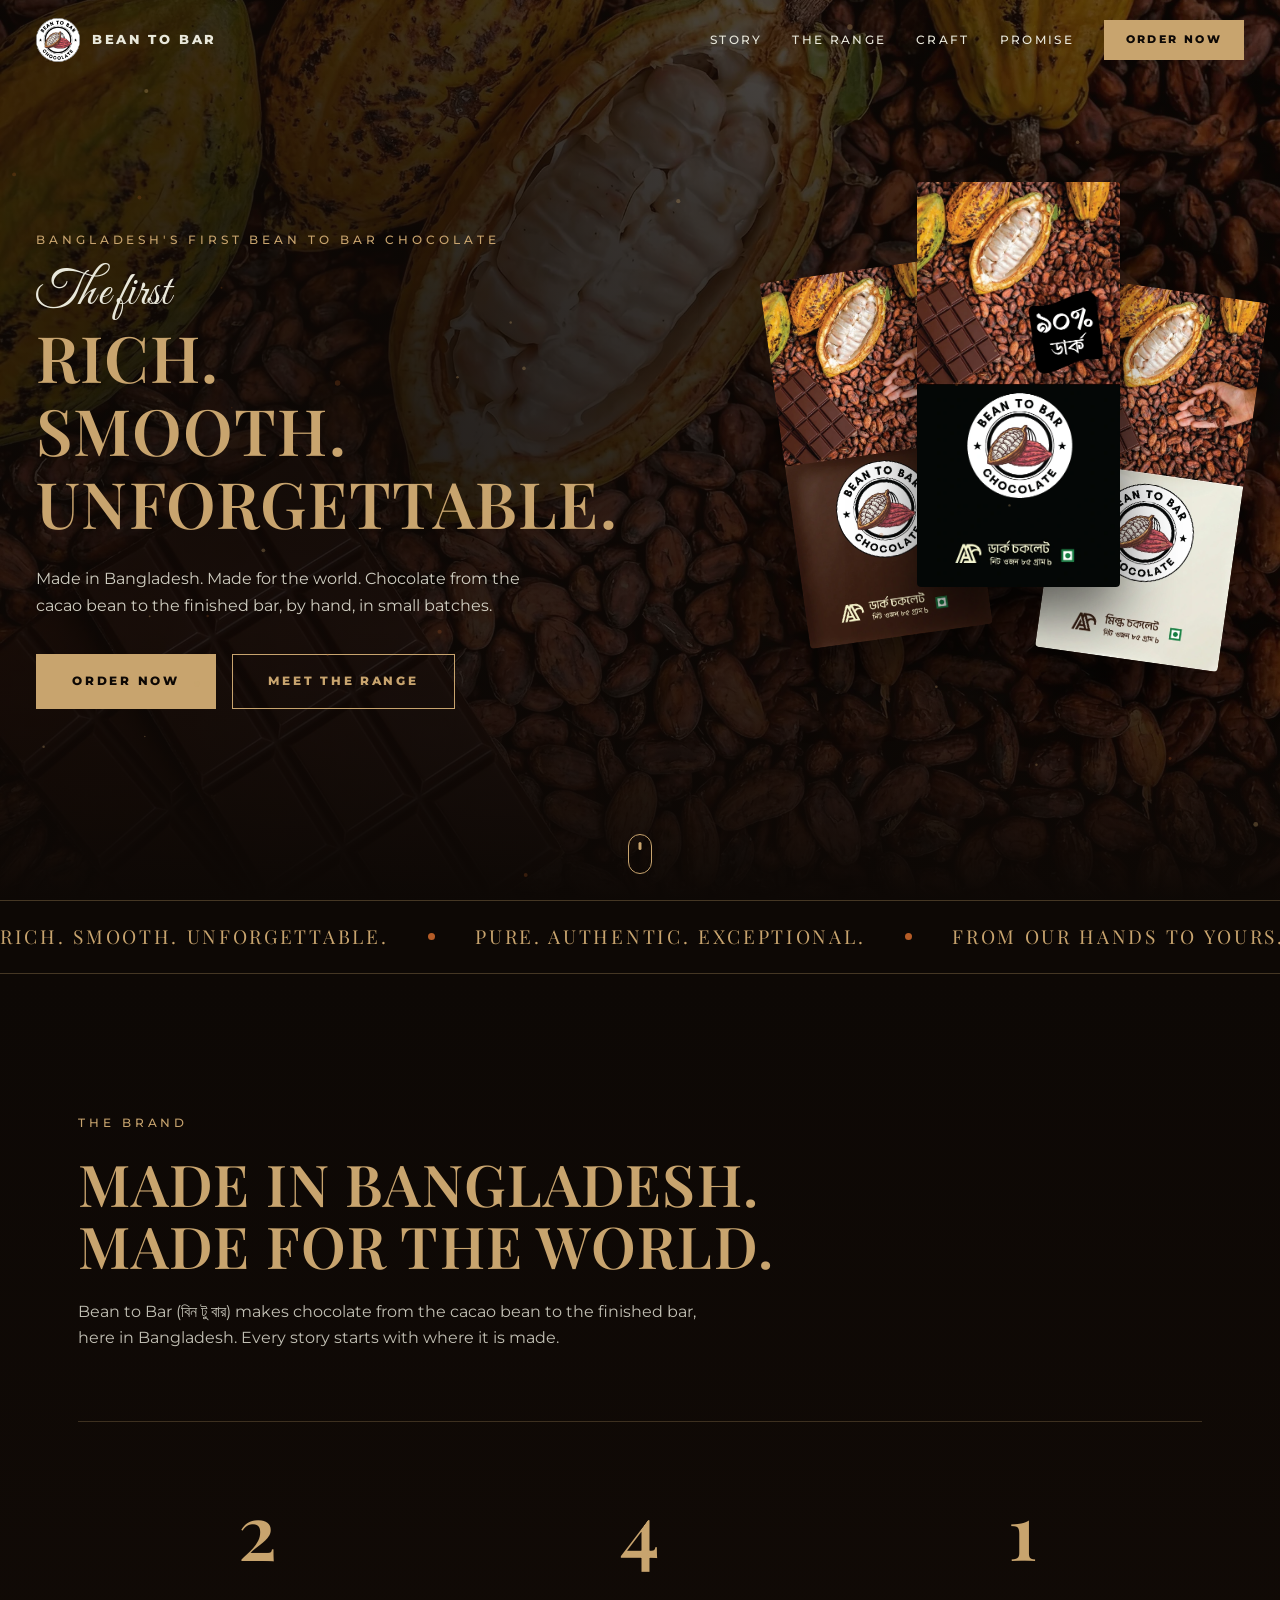
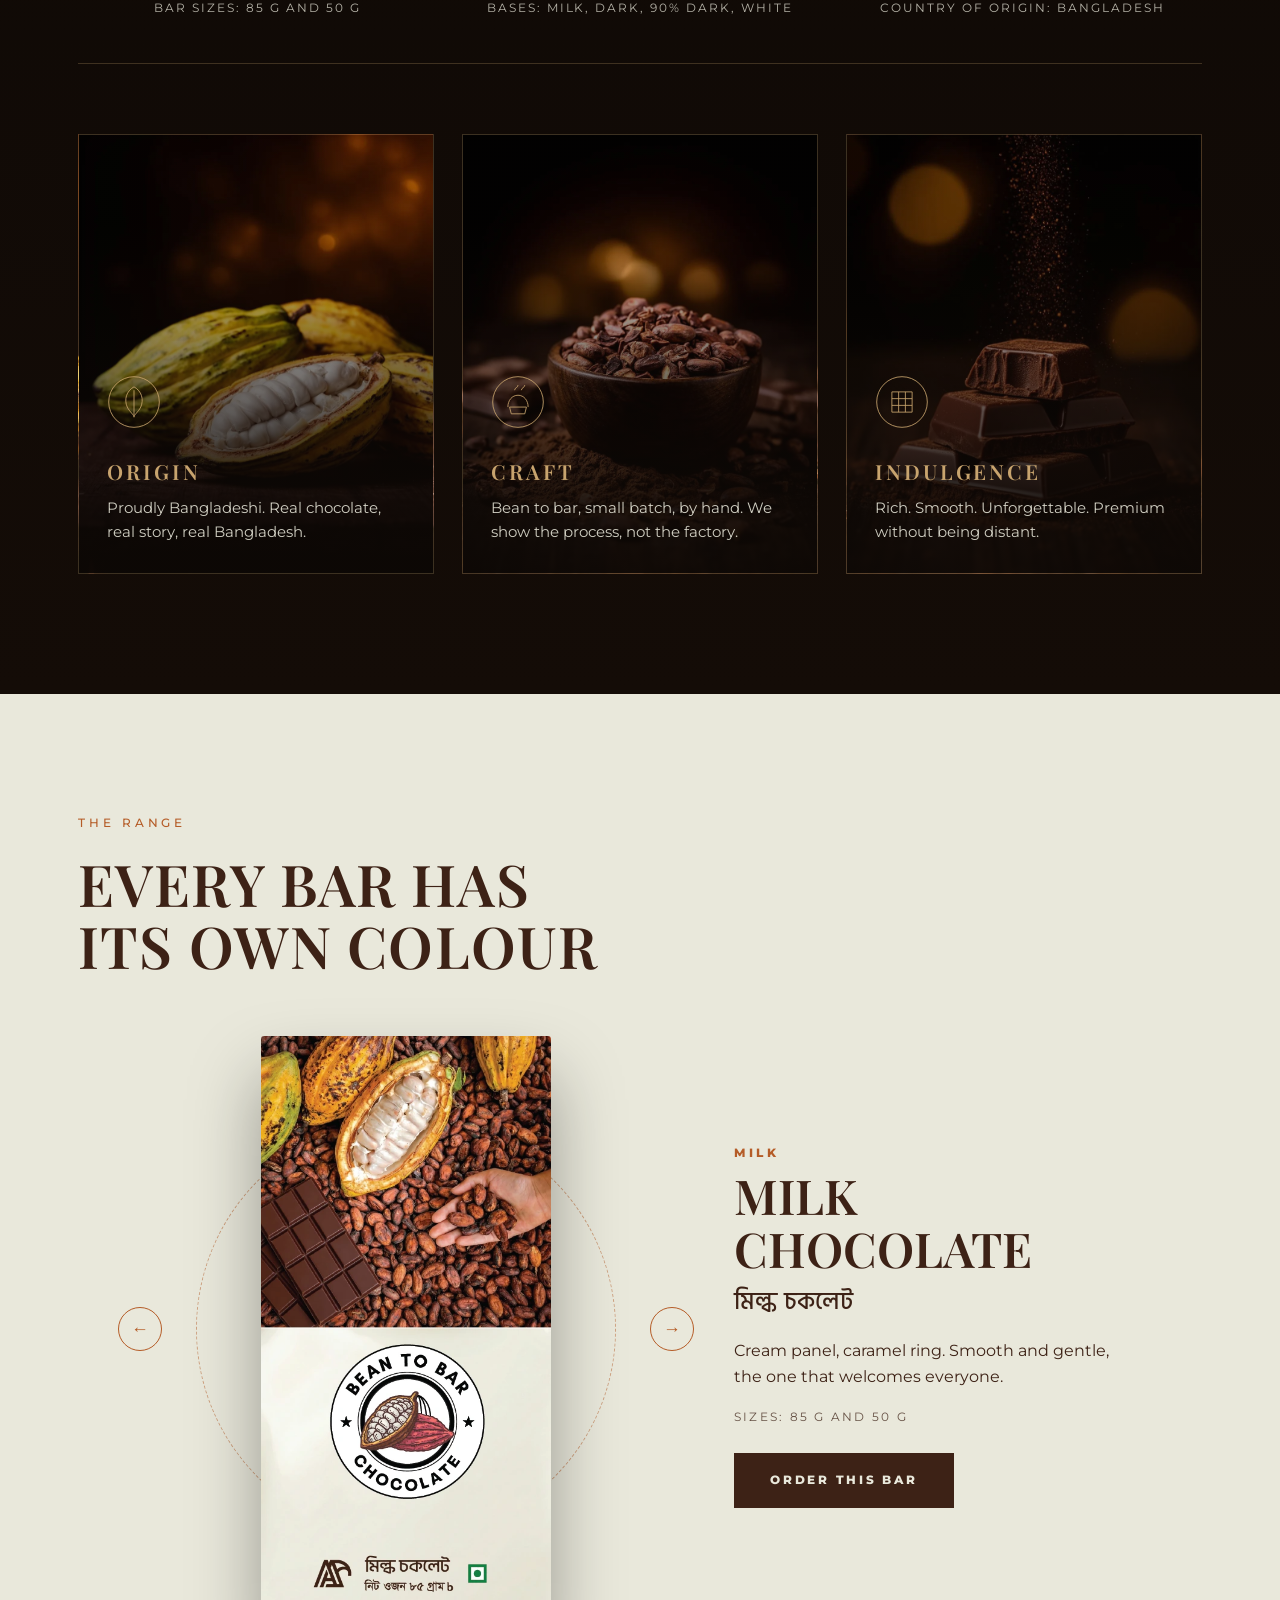
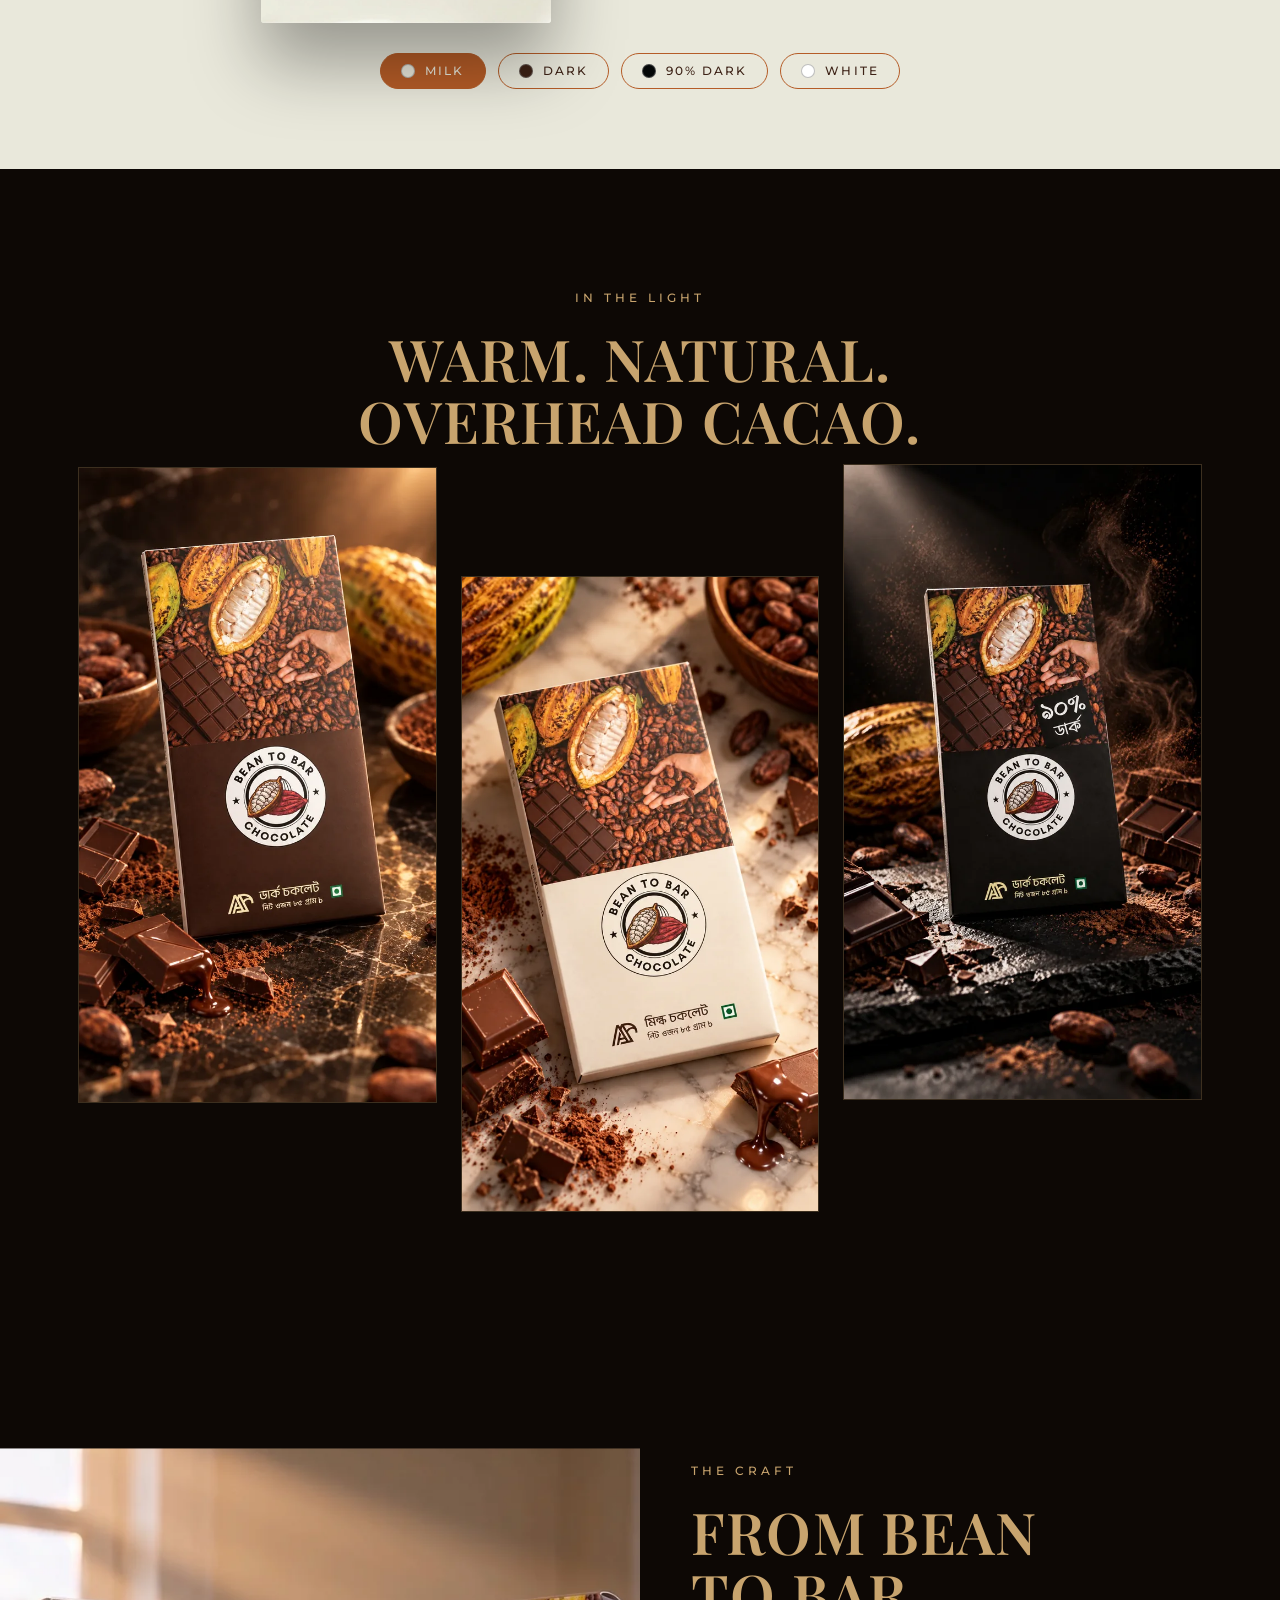
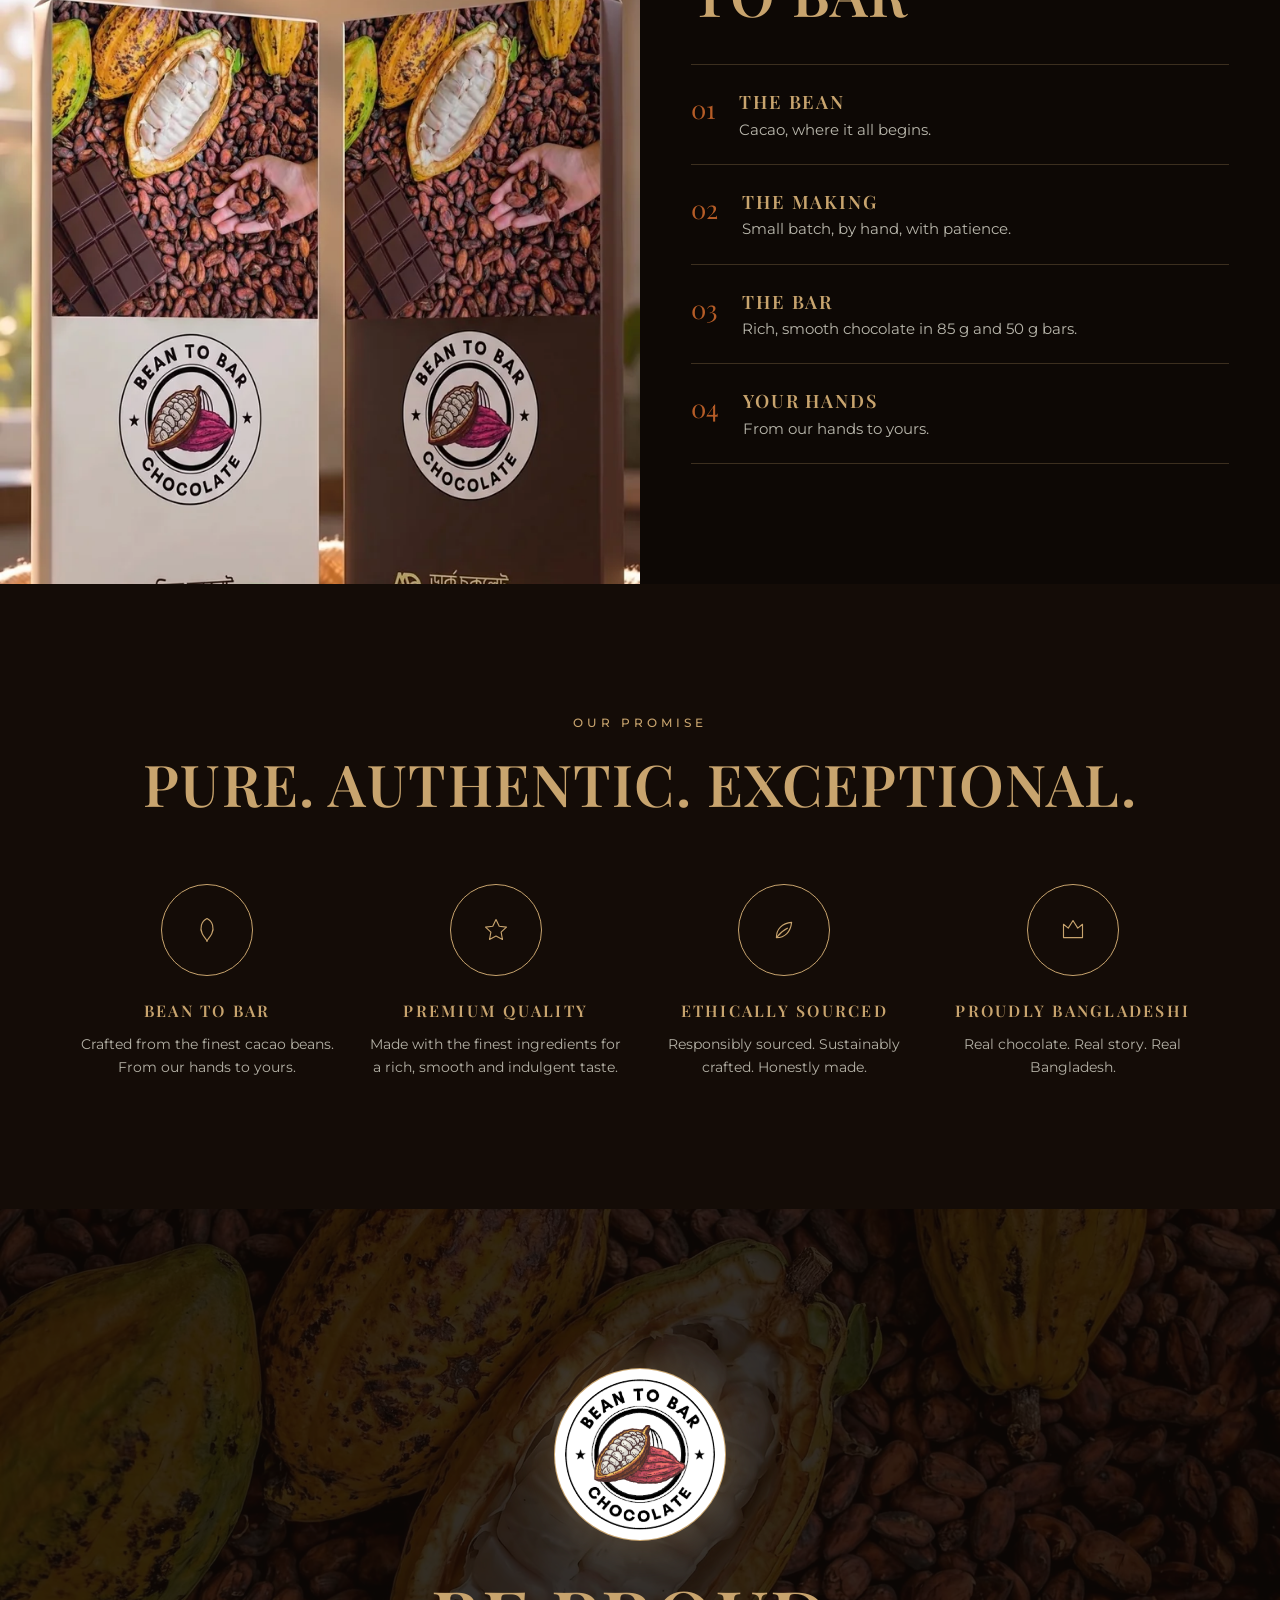
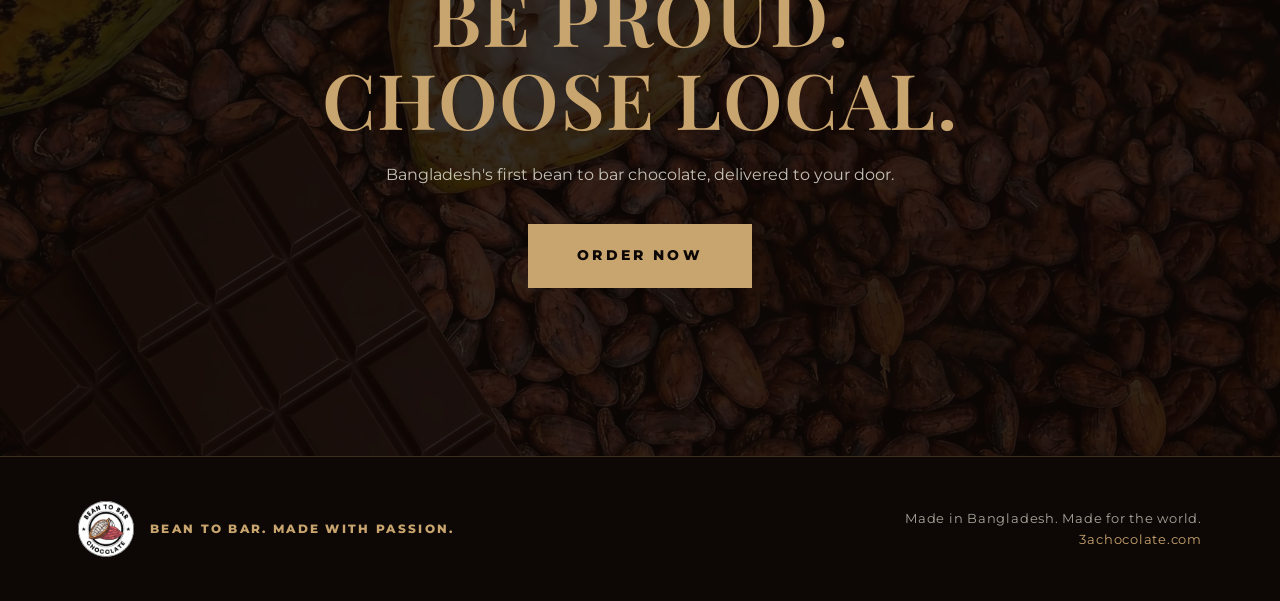
==== docs/index.html @ d1800300 "Serve site from docs/ for GitHub Pages Co-Authored-By: Claude Sonnet 5.5 <noreply@anthropic.com> Cla" ====
<!DOCTYPE html>
<html lang="en">
<head>
<meta charset="utf-8">
<meta name="viewport" content="width=device-width, initial-scale=1">
<title>Bean to Bar Chocolate | Bangladesh's first bean to bar chocolate</title>
<meta name="description" content="Made in Bangladesh. Made for the world. Bean to Bar makes chocolate from the cacao bean to the finished bar. Milk, dark, 90% dark and white.">
<meta property="og:title" content="Bean to Bar Chocolate">
<meta property="og:description" content="Bangladesh's first bean to bar chocolate. Rich. Smooth. Unforgettable.">
<meta property="og:image" content="assets/cacao-overhead.webp">
<meta name="theme-color" content="#0D0805">
<link rel="icon" href="assets/logo.png">
<link rel="preconnect" href="https://fonts.googleapis.com">
<link rel="preconnect" href="https://fonts.gstatic.com" crossorigin>
<link href="https://fonts.googleapis.com/css2?family=Great+Vibes&family=Hind+Siliguri:wght@400;500;600&family=Montserrat:wght@400;500;600;800&family=Playfair+Display:wght@500;600;700&display=swap" rel="stylesheet">
<link rel="stylesheet" href="style.css">
</head>
<body>
<div class="progress" aria-hidden="true"><span id="bar"></span></div>
<canvas id="nibs" aria-hidden="true"></canvas>

<header class="nav" id="nav">
  <a class="brand" href="#top" aria-label="Bean to Bar Chocolate">
    <img src="assets/logo.png" alt="" width="44" height="44">
    <span>BEAN TO BAR</span>
  </a>
  <nav>
    <a href="#story">Story</a>
    <a href="#range">The range</a>
    <a href="#craft">Craft</a>
    <a href="#promise">Promise</a>
    <a class="btn btn-sm" href="https://3achocolate.com/order">Order now</a>
  </nav>
</header>

<main id="top">
<!-- HERO -->
<section class="hero">
  <div class="hero-bg" data-parallax="0.25" style="background-image:url(assets/cacao-overhead.webp)"></div>
  <div class="hero-shade"></div>
  <div class="hero-inner">
    <div class="hero-copy">
      <p class="eyebrow reveal">BANGLADESH'S FIRST BEAN TO BAR CHOCOLATE</p>
      <p class="script reveal" style="--d:.1s">The first</p>
      <h1 class="split" aria-label="Rich. Smooth. Unforgettable.">
        <span class="line"><span>Rich.</span></span>
        <span class="line"><span>Smooth.</span></span>
        <span class="line"><span>Unforgettable.</span></span>
      </h1>
      <p class="lede reveal" style="--d:.9s">Made in Bangladesh. Made for the world. Chocolate from the cacao bean to the finished bar, by hand, in small batches.</p>
      <div class="cta reveal" style="--d:1.1s">
        <a class="btn" href="https://3achocolate.com/order">Order now</a>
        <a class="btn btn-ghost" href="#range">Meet the range</a>
      </div>
    </div>
    <div class="hero-packs" aria-hidden="true">
      <img class="hp hp1" src="assets/pack-dark.webp" alt="" data-parallax="-0.12">
      <img class="hp hp2" src="assets/pack-dark90.webp" alt="" data-parallax="-0.2">
      <img class="hp hp3" src="assets/pack-milk.webp" alt="" data-parallax="-0.05">
    </div>
  </div>
  <a class="scroll-cue" href="#story" aria-label="Scroll"><span></span></a>
</section>

<!-- MARQUEE -->
<div class="marquee" aria-hidden="true">
  <div class="track">
    <span>Rich. Smooth. Unforgettable.</span><i></i><span>Pure. Authentic. Exceptional.</span><i></i><span>From our hands to yours.</span><i></i><span>Be proud. Choose local.</span><i></i>
    <span>Rich. Smooth. Unforgettable.</span><i></i><span>Pure. Authentic. Exceptional.</span><i></i><span>From our hands to yours.</span><i></i><span>Be proud. Choose local.</span><i></i>
  </div>
</div>

<!-- STORY -->
<section class="story" id="story">
  <div class="wrap">
    <p class="eyebrow reveal">THE BRAND</p>
    <h2 class="reveal">Made in Bangladesh.<br>Made for the world.</h2>
    <p class="body reveal">Bean to Bar (বিন টু বার) makes chocolate from the cacao bean to the finished bar, here in Bangladesh. Every story starts with where it is made.</p>

    <div class="stats">
      <div class="stat reveal"><b data-count="2">0</b><span>Bar sizes: 85 g and 50 g</span></div>
      <div class="stat reveal" style="--d:.1s"><b data-count="4">0</b><span>Bases: milk, dark, 90% dark, white</span></div>
      <div class="stat reveal" style="--d:.2s"><b data-count="1">0</b><span>Country of origin: Bangladesh</span></div>
    </div>

    <div class="pillars">
      <article class="pillar reveal" style="background-image:url(assets/pillar-origin.webp)">
        <div class="pin"><svg viewBox="0 0 64 64" aria-hidden="true"><circle cx="32" cy="32" r="30"/><path d="M32 14c-9 5-12 15-8 24 3 6 8 9 8 12 0-3 5-6 8-12 4-9 1-19-8-24z"/><path d="M32 18v30"/></svg>
        <h3>Origin</h3>
        <p>Proudly Bangladeshi. Real chocolate, real story, real Bangladesh.</p></div>
      </article>
      <article class="pillar reveal" style="--d:.12s;background-image:url(assets/pillar-craft.webp)">
        <div class="pin"><svg viewBox="0 0 64 64" aria-hidden="true"><circle cx="32" cy="32" r="30"/><path d="M20 38c0-8 5-14 12-14s12 6 12 14"/><path d="M22 38h20l-2 8H24z"/><path d="M28 18c0-3 4-3 4-6M36 18c0-3 4-3 4-6"/></svg>
        <h3>Craft</h3>
        <p>Bean to bar, small batch, by hand. We show the process, not the factory.</p></div>
      </article>
      <article class="pillar reveal" style="--d:.24s;background-image:url(assets/pillar-indulgence.webp)">
        <div class="pin"><svg viewBox="0 0 64 64" aria-hidden="true"><circle cx="32" cy="32" r="30"/><path d="M20 20h24v24H20z"/><path d="M20 28h24M20 36h24M28 20v24M36 20v24"/></svg>
        <h3>Indulgence</h3>
        <p>Rich. Smooth. Unforgettable. Premium without being distant.</p></div>
      </article>
    </div>
  </div>
</section>

<!-- RANGE -->
<section class="range" id="range" data-theme="milk">
  <div class="wrap">
    <p class="eyebrow reveal">THE RANGE</p>
    <h2 class="reveal">Every bar has<br>its own colour</h2>
  </div>
  <div class="stage">
    <button class="arrow prev" aria-label="Previous bar">&#8592;</button>
    <div class="pack-stage" id="packStage">
      <div class="halo"></div>
      <img id="packImg" src="assets/pack-milk.webp" alt="Milk chocolate bar">
    </div>
    <button class="arrow next" aria-label="Next bar">&#8594;</button>
    <div class="info" id="info">
      <p class="tag" id="vTag">MILK</p>
      <h3 id="vName">Milk Chocolate</h3>
      <p class="bn" id="vBn">মিল্ক চকলেট</p>
      <p id="vDesc">Cream panel, caramel ring. Smooth and gentle, the one that welcomes everyone.</p>
      <p class="net">Sizes: 85 g and 50 g</p>
      <a class="btn" href="https://3achocolate.com/order">Order this bar</a>
    </div>
  </div>
  <div class="chips" id="chips" role="tablist" aria-label="Choose a bar">
    <button role="tab" data-i="0" class="on"><i style="--c:#E9E8DB"></i>Milk</button>
    <button role="tab" data-i="1"><i style="--c:#3D2216"></i>Dark</button>
    <button role="tab" data-i="2"><i style="--c:#040707"></i>90% Dark</button>
    <button role="tab" data-i="3"><i style="--c:#fff"></i>White</button>
  </div>
</section>

<!-- MOMENTS -->
<section class="moments">
  <div class="wrap center">
    <p class="eyebrow reveal">IN THE LIGHT</p>
    <h2 class="reveal">Warm. Natural.<br>Overhead cacao.</h2>
  </div>
  <div class="mgrid">
    <figure data-parallax="0.06"><img src="assets/beauty-dark.webp" alt="Dark chocolate pack on a dark marble surface with cacao pods and chocolate pieces" loading="lazy"></figure>
    <figure data-parallax="-0.06"><img src="assets/beauty-milk.webp" alt="Milk chocolate pack on marble with cocoa powder and melting chocolate" loading="lazy"></figure>
    <figure data-parallax="0.06"><img src="assets/beauty-90.webp" alt="90 percent dark chocolate pack with drifting cocoa dust" loading="lazy"></figure>
  </div>
</section>

<!-- CRAFT -->
<section class="craft" id="craft">
  <div class="craft-img" data-parallax="0.12"><img src="assets/duo-wood.webp" alt="Milk and dark Bean to Bar packs in warm window light on wood" loading="lazy"></div>
  <div class="craft-copy">
    <p class="eyebrow reveal">THE CRAFT</p>
    <h2 class="reveal">From bean<br>to bar</h2>
    <ol class="steps">
      <li class="reveal"><span>01</span><div><b>The bean</b><p>Cacao, where it all begins.</p></div></li>
      <li class="reveal" style="--d:.1s"><span>02</span><div><b>The making</b><p>Small batch, by hand, with patience.</p></div></li>
      <li class="reveal" style="--d:.2s"><span>03</span><div><b>The bar</b><p>Rich, smooth chocolate in 85 g and 50 g bars.</p></div></li>
      <li class="reveal" style="--d:.3s"><span>04</span><div><b>Your hands</b><p>From our hands to yours.</p></div></li>
    </ol>
  </div>
</section>

<!-- PROMISE -->
<section class="promise" id="promise">
  <div class="wrap">
    <p class="eyebrow reveal">OUR PROMISE</p>
    <h2 class="reveal">Pure. Authentic. Exceptional.</h2>
    <div class="claims">
      <div class="claim reveal"><div class="ring"><svg viewBox="0 0 40 40"><path d="M20 8c-6 3-8 10-5 16 2 4 5 6 5 8 0-2 3-4 5-8 3-6 1-13-5-16z"/></svg></div><h4>BEAN TO BAR</h4><p>Crafted from the finest cacao beans. From our hands to yours.</p></div>
      <div class="claim reveal" style="--d:.1s"><div class="ring"><svg viewBox="0 0 40 40"><path d="M20 9l3.4 7 7.6 1-5.6 5.3 1.4 7.7L20 26.300 13.200 30l1.400-7.700L9 17l7.600-1z"/></svg></div><h4>PREMIUM QUALITY</h4><p>Made with the finest ingredients for a rich, smooth and indulgent taste.</p></div>
      <div class="claim reveal" style="--d:.2s"><div class="ring"><svg viewBox="0 0 40 40"><path d="M12 28c0-9 6-15 16-16-1 10-7 16-16 16z"/><path d="M12 28c4-5 8-8 12-10"/></svg></div><h4>ETHICALLY SOURCED</h4><p>Responsibly sourced. Sustainably crafted. Honestly made.</p></div>
      <div class="claim reveal" style="--d:.3s"><div class="ring"><svg viewBox="0 0 40 40"><path d="M10 28V14l5 4 5-8 5 8 5-4v14z"/></svg></div><h4>PROUDLY BANGLADESHI</h4><p>Real chocolate. Real story. Real Bangladesh.</p></div>
    </div>
  </div>
</section>

<!-- FINAL CTA -->
<section class="final">
  <div class="final-bg" data-parallax="0.15" style="background-image:url(assets/cacao-cover.webp)"></div>
  <div class="final-shade"></div>
  <div class="wrap center final-in">
    <div class="disc big reveal"><img src="assets/logo.png" alt="Bean to Bar Chocolate badge"></div>
    <h2 class="reveal">Be proud.<br>Choose local.</h2>
    <p class="body reveal">Bangladesh's first bean to bar chocolate, delivered to your door.</p>
    <a class="btn btn-lg reveal" href="https://3achocolate.com/order">Order now</a>
  </div>
</section>
</main>

<footer>
  <div class="wrap foot">
    <div><img src="assets/logo.png" alt="" width="56" height="56"><p>BEAN TO BAR. MADE WITH PASSION.</p></div>
    <p class="small">Made in Bangladesh. Made for the world.<br><a href="https://3achocolate.com">3achocolate.com</a></p>
  </div>
</footer>

<script src="script.js"></script>
</body>
</html>
---- docs/style.css ----
:root{
  --cocoa:#3D2216;--cocoa-deep:#321A11;--cocoa-black:#040707;--caramel:#B55C27;
  --cream:#E9E8DB;--ivory:#EAE4D5;
  --gold:#C8A46E;--night:#0D0805;
  --ease:cubic-bezier(.22,.8,.2,1);
}
*{box-sizing:border-box;margin:0;padding:0}
html{scroll-behavior:smooth}
body{background:var(--night);color:var(--cream);font-family:'Montserrat',sans-serif;font-weight:400;line-height:1.65;overflow-x:hidden;-webkit-font-smoothing:antialiased}
img{max-width:100%;display:block}
a{color:inherit;text-decoration:none}
.wrap{max-width:1180px;margin:0 auto;padding:0 28px}
.center{text-align:center}

h1,h2{font-family:'Playfair Display',serif;font-weight:600;color:var(--gold);text-transform:uppercase;letter-spacing:.02em;line-height:1.08}
h2{font-size:clamp(2rem,5vw,3.6rem)}
.eyebrow{font-weight:500;font-size:.72rem;letter-spacing:.34em;text-transform:uppercase;color:var(--gold);margin-bottom:1.2rem}
.script{font-family:'Great Vibes',cursive;font-size:clamp(2rem,4vw,3rem);color:var(--cream);line-height:1;margin-bottom:.2rem}
.body{max-width:620px;margin:1.4rem 0 0;color:rgba(233,232,219,.82)}
.center .body{margin-left:auto;margin-right:auto}

/* buttons */
.btn{display:inline-block;padding:1rem 2.2rem;font-weight:800;font-size:.78rem;letter-spacing:.22em;text-transform:uppercase;background:var(--gold);color:var(--night);border:1px solid var(--gold);position:relative;overflow:hidden;transition:color .4s var(--ease),transform .3s var(--ease)}
.btn::after{content:"";position:absolute;inset:0;background:var(--night);transform:translateY(101%);transition:transform .45s var(--ease);z-index:0}
.btn{isolation:isolate}
.btn:hover{color:var(--gold);transform:translateY(-2px)}
.btn:hover::after{transform:none}
.btn::after{z-index:-1}
.btn-ghost{background:transparent;color:var(--gold)}
.btn-ghost::after{background:var(--gold)}
.btn-ghost:hover{color:var(--night)}
.btn-sm{padding:.65rem 1.3rem;font-size:.68rem}
.btn-lg{padding:1.2rem 3rem;font-size:.9rem}

/* progress + canvas */
.progress{position:fixed;top:0;left:0;right:0;height:3px;z-index:100}
.progress span{display:block;height:100%;width:0;background:linear-gradient(90deg,var(--caramel),var(--gold))}
#nibs{position:fixed;inset:0;width:100%;height:100%;pointer-events:none;z-index:3;opacity:.45}

/* nav */
.nav{position:fixed;top:0;left:0;right:0;z-index:90;display:flex;justify-content:space-between;align-items:center;padding:18px 36px;transition:background .4s,padding .4s,backdrop-filter .4s}
.nav.stuck{background:rgba(13,8,5,.82);backdrop-filter:blur(12px);padding:10px 36px;border-bottom:1px solid rgba(200,164,110,.2)}
.brand{display:flex;align-items:center;gap:12px;font-weight:800;letter-spacing:.2em;font-size:.82rem;color:var(--cream)}
.brand img{border-radius:50%;background:#fff}
.nav nav{display:flex;align-items:center;gap:30px}
.nav nav a:not(.btn){font-size:.72rem;letter-spacing:.2em;text-transform:uppercase;font-weight:500;position:relative}
.nav nav a:not(.btn)::after{content:"";position:absolute;left:0;right:0;bottom:-6px;height:1px;background:var(--gold);transform:scaleX(0);transform-origin:left;transition:transform .4s var(--ease)}
.nav nav a:not(.btn):hover::after{transform:scaleX(1)}

main,footer{position:relative;z-index:2}

/* reveal */
.reveal{opacity:0;transform:translateY(34px);transition:opacity 1s var(--ease) var(--d,0s),transform 1s var(--ease) var(--d,0s)}
.reveal.in{opacity:1;transform:none}

/* hero */
.hero{position:relative;min-height:100vh;display:flex;align-items:center;overflow:hidden;padding:120px 0 80px}
.hero-bg{position:absolute;inset:-10% 0;background-size:cover;background-position:center;animation:slowzoom 24s ease-in-out infinite alternate}
@keyframes slowzoom{to{transform:scale(1.08)}}
.hero-shade{position:absolute;inset:0;background:radial-gradient(80% 90% at 25% 50%,rgba(13,8,5,.92),rgba(13,8,5,.8) 55%,rgba(13,8,5,.62)),linear-gradient(180deg,transparent 70%,var(--night))}
.hero-inner{position:relative;z-index:2;max-width:1280px;margin:0 auto;padding:0 36px;width:100%;display:grid;grid-template-columns:minmax(0,1fr) 460px;gap:40px;align-items:center}
.hero h1{font-size:clamp(2.4rem,5vw,4.3rem);margin:.3rem 0 1.5rem}
.split .line{display:block;overflow:hidden;padding-bottom:.06em}
.split .line span{display:block;transform:translateY(110%);animation:rise 1.1s var(--ease) forwards}
.split .line:nth-child(1) span{animation-delay:.25s}
.split .line:nth-child(2) span{animation-delay:.45s}
.split .line:nth-child(3) span{animation-delay:.65s}
@keyframes rise{to{transform:none}}
.lede{max-width:520px;color:rgba(233,232,219,.88);font-size:1.02rem}
.cta{display:flex;gap:16px;flex-wrap:wrap;margin-top:2.2rem}
.hero-packs{position:relative;height:640px;width:460px}
.disc{background:#fff;border-radius:50%;padding:10px;box-shadow:0 0 0 1px var(--gold),0 0 60px rgba(200,164,110,.35)}
.disc img{border-radius:50%;width:100%}
.hero-packs .disc{position:absolute;width:190px;left:50%;top:-10px;transform:translateX(-50%);z-index:5;animation:bob 6s ease-in-out infinite}
.hp{position:absolute;width:44%;border-radius:4px;box-shadow:0 30px 60px rgba(0,0,0,.6);animation:bob 7s ease-in-out infinite}
.hp1{left:0;top:120px;width:40%;transform:rotate(-8deg);animation-delay:-2s}
.hp2{left:29%;top:20px;z-index:3;width:44%;animation-delay:-4s}
.hp3{right:0;top:140px;width:40%;transform:rotate(8deg);animation-delay:-1s}
@keyframes bob{0%,100%{translate:0 0}50%{translate:0 -14px}}
.scroll-cue{position:absolute;bottom:26px;left:50%;width:24px;height:40px;border:1px solid var(--gold);border-radius:14px;transform:translateX(-50%);z-index:3}
.scroll-cue span{position:absolute;left:50%;top:7px;width:3px;height:8px;background:var(--gold);border-radius:2px;transform:translateX(-50%);animation:cue 1.8s infinite}
@keyframes cue{0%{opacity:1;transform:translate(-50%,0)}100%{opacity:0;transform:translate(-50%,16px)}}

/* marquee */
.marquee{overflow:hidden;border-block:1px solid rgba(200,164,110,.3);background:var(--night);padding:20px 0}
.track{display:flex;gap:40px;width:max-content;align-items:center;animation:slide 38s linear infinite}
.marquee:hover .track{animation-play-state:paused}
.track span{font-family:'Playfair Display',serif;text-transform:uppercase;letter-spacing:.14em;color:var(--gold);font-size:1.2rem;white-space:nowrap}
.track i{width:7px;height:7px;border-radius:50%;background:var(--caramel);flex:none}
@keyframes slide{to{transform:translateX(-50%)}}

/* story */
.story{padding:140px 0 120px;background:linear-gradient(var(--night),#140c07)}
.stats{display:grid;grid-template-columns:repeat(3,1fr);gap:24px;margin:70px 0;border-block:1px solid rgba(200,164,110,.25);padding:44px 0}
.stat{text-align:center}
.stat b{font-family:'Playfair Display',serif;font-size:clamp(3rem,6vw,5rem);color:var(--gold);font-weight:600}
.stat small{font-family:'Playfair Display',serif;font-size:1.8rem;color:var(--gold)}
.stat span{display:block;font-size:.78rem;letter-spacing:.16em;text-transform:uppercase;color:rgba(233,232,219,.75);margin-top:.3rem}
.pillars{display:grid;grid-template-columns:repeat(3,1fr);gap:28px}
.pillar{position:relative;min-height:440px;border:1px solid rgba(200,164,110,.3);background-size:cover;background-position:center;display:flex;align-items:flex-end;overflow:hidden;isolation:isolate;transition:transform .6s var(--ease),border-color .4s}
.pillar::before{content:"";position:absolute;inset:0;background:linear-gradient(180deg,rgba(13,8,5,.15) 20%,rgba(13,8,5,.92) 85%);z-index:-1;transition:opacity .5s}
.pillar:hover{transform:translateY(-8px);border-color:var(--gold)}
.pin{padding:28px;text-align:left}
.pillar svg{width:54px;height:54px;margin-bottom:16px;fill:none;stroke:var(--gold);stroke-width:1;transition:transform .8s var(--ease)}
.pillar:hover svg{transform:rotate(12deg) scale(1.1)}
.pillar h3{font-family:'Playfair Display',serif;text-transform:uppercase;letter-spacing:.14em;color:var(--gold);font-size:1.3rem;margin-bottom:.5rem;font-weight:600}
.pillar p{color:rgba(233,232,219,.88);font-size:.92rem}

/* range */
.range{--bg:var(--cream);--fg:var(--cocoa);--ac:var(--caramel);background:var(--bg);color:var(--fg);padding:120px 0 80px;transition:background .8s var(--ease),color .8s var(--ease);position:relative}
.range h2{color:var(--fg)}
.range .eyebrow{color:var(--ac)}
.range[data-theme=dark]{--bg:var(--cocoa);--fg:var(--cream);--ac:var(--gold)}
.range[data-theme=dark90]{--bg:var(--cocoa-black);--fg:var(--cream);--ac:var(--gold)}
.range[data-theme=white]{--bg:#fff;--fg:var(--cocoa);--ac:var(--caramel)}
.stage{max-width:1100px;margin:60px auto 30px;padding:0 28px;display:grid;grid-template-columns:44px 1fr 44px 1fr;gap:20px;align-items:center}
.arrow{width:44px;height:44px;border-radius:50%;border:1px solid var(--ac);background:transparent;color:var(--ac);font-size:1.1rem;cursor:pointer;transition:background .3s,color .3s,transform .3s}
.arrow:hover{background:var(--ac);color:var(--bg);transform:scale(1.1)}
.pack-stage{position:relative;perspective:900px;display:grid;place-items:center;min-height:520px}
.pack-stage img{position:relative;z-index:2;width:min(290px,70vw);box-shadow:0 40px 70px rgba(0,0,0,.35);border-radius:3px;transition:transform .15s ease-out;transform-style:preserve-3d}
.pack-stage img.swap{animation:swap .7s var(--ease)}
@keyframes swap{0%{opacity:0;transform:translateX(60px) rotateY(-35deg) scale(.92)}100%{opacity:1;transform:none}}
.halo{position:absolute;width:420px;height:420px;border-radius:50%;border:1px solid var(--ac);opacity:.5;animation:spin 30s linear infinite;border-style:dashed}
@keyframes spin{to{transform:rotate(360deg)}}
.info{padding-left:20px}
.info .tag{font-weight:800;letter-spacing:.3em;font-size:.75rem;color:var(--ac)}
.info h3{font-family:'Playfair Display',serif;font-size:clamp(2rem,4vw,3rem);text-transform:uppercase;line-height:1.1;margin:.4rem 0 .5rem;font-weight:600}
.info .bn{font-family:'Hind Siliguri',sans-serif;font-size:1.5rem;font-weight:500;margin-bottom:1rem}
.info p{max-width:380px}
.info .net{margin:1rem 0 1.6rem;font-size:.78rem;letter-spacing:.18em;text-transform:uppercase;opacity:.75}
.info.fade>*{animation:fadeup .6s var(--ease) both}
.info.fade>*:nth-child(2){animation-delay:.05s}.info.fade>*:nth-child(3){animation-delay:.1s}.info.fade>*:nth-child(4){animation-delay:.15s}
@keyframes fadeup{from{opacity:0;transform:translateY(16px)}}
.range .btn{background:var(--fg);color:var(--bg);border-color:var(--fg)}
.range .btn::after{background:var(--bg)}
.range .btn:hover{color:var(--fg)}
.chips{display:flex;justify-content:center;flex-wrap:wrap;gap:12px;padding:0 20px}
.chips button{display:flex;align-items:center;gap:10px;padding:10px 20px;border:1px solid var(--ac);background:transparent;color:var(--fg);font:500 .72rem 'Montserrat';letter-spacing:.18em;text-transform:uppercase;cursor:pointer;border-radius:40px;transition:all .3s}
.chips button i{width:14px;height:14px;border-radius:50%;background:var(--c);border:1px solid rgba(128,128,128,.5)}
.chips button.on,.chips button:hover{background:var(--ac);color:var(--bg)}
.range[data-theme=dark] .chips button.on,.range[data-theme=dark90] .chips button.on,.range[data-theme=dark] .chips button:hover,.range[data-theme=dark90] .chips button:hover{color:var(--night)}

/* moments */
.moments{background:var(--night);padding:120px 0 130px;overflow:hidden}
.mgrid{max-width:1180px;margin:70px auto 0;padding:0 28px;display:grid;grid-template-columns:repeat(3,1fr);gap:24px;align-items:start}
.mgrid figure{overflow:hidden;border:1px solid rgba(200,164,110,.25);position:relative}
.mgrid img{width:100%;aspect-ratio:9/16;object-fit:cover;transition:transform 1.4s var(--ease)}
.mgrid figure:hover img{transform:scale(1.06)}

/* craft */
.craft{display:grid;grid-template-columns:1fr 1fr;min-height:90vh;background:var(--night)}
.craft-img{overflow:hidden;position:relative}
.craft-img img{width:100%;height:115%;object-fit:cover;position:absolute;inset:0}
.craft-copy{padding:120px 8% 120px 8%;display:flex;flex-direction:column;justify-content:center}
.steps{list-style:none;margin-top:40px}
.steps li{display:flex;gap:24px;padding:22px 0;border-top:1px solid rgba(200,164,110,.25);align-items:flex-start}
.steps li:last-child{border-bottom:1px solid rgba(200,164,110,.25)}
.steps span{font-family:'Playfair Display',serif;font-size:1.6rem;color:var(--caramel)}
.steps b{font-family:'Playfair Display',serif;text-transform:uppercase;letter-spacing:.1em;color:var(--gold);font-size:1.15rem;font-weight:600}
.steps p{color:rgba(233,232,219,.78);font-size:.92rem}

/* promise */
.promise{padding:130px 0;background:#140c07;text-align:center}
.claims{display:grid;grid-template-columns:repeat(4,1fr);gap:30px;margin-top:70px}
.claim .ring{width:92px;height:92px;border:1px solid var(--gold);border-radius:50%;margin:0 auto 22px;display:grid;place-items:center;transition:transform .6s var(--ease),background .4s}
.claim:hover .ring{transform:translateY(-8px);background:rgba(200,164,110,.12)}
.claim svg{width:38px;height:38px;fill:none;stroke:var(--gold);stroke-width:1.2;stroke-linejoin:round}
.claim h4{font-family:'Playfair Display',serif;color:var(--gold);letter-spacing:.14em;font-size:1rem;margin-bottom:.5rem;font-weight:600}
.claim p{font-size:.88rem;color:rgba(233,232,219,.75)}

/* final */
.final{position:relative;padding:160px 0;overflow:hidden}
.final-bg{position:absolute;inset:-12% 0;background-size:cover;background-position:center}
.final-shade{position:absolute;inset:0;background:rgba(13,8,5,.84)}
.final-in{position:relative;z-index:2}
.disc.big{width:170px;margin:0 auto 34px}
.final h2{font-size:clamp(2.4rem,6vw,5rem);margin-bottom:1rem}
.final .btn{margin-top:2.2rem}

footer{background:var(--night);border-top:1px solid rgba(200,164,110,.25);padding:44px 0}
.foot{display:flex;justify-content:space-between;align-items:center;gap:20px;flex-wrap:wrap}
.foot>div{display:flex;align-items:center;gap:16px}
.foot img{border-radius:50%;background:#fff}
.foot p{font-weight:800;letter-spacing:.2em;font-size:.72rem;color:var(--gold)}
.foot .small{font-weight:400;letter-spacing:.06em;text-align:right;color:rgba(233,232,219,.7);font-size:.8rem}
.foot a{color:var(--gold)}

/* responsive */
@media(max-width:900px){
  .nav{padding:14px 18px}.nav nav a:not(.btn){display:none}
  .hero-inner{grid-template-columns:1fr}.hero-packs{height:330px;width:100%;max-width:340px;margin:10px auto 0;order:-1}
  .hero-packs .disc{width:90px;top:-20px}.hp{top:70px;width:40%}.hp1{top:80px}.hp2{top:50px;width:44%}.hp3{top:90px}
  .stats,.pillars,.mgrid{grid-template-columns:1fr}.mgrid figure{margin-top:0!important}.claims{grid-template-columns:1fr 1fr}
  .stage{grid-template-columns:44px 1fr 44px}.info{grid-column:1/-1;padding:0;text-align:center}.info p{margin:0 auto}
  .craft{grid-template-columns:1fr}.craft-img{height:60vh}
  .foot{justify-content:center;text-align:center}.foot .small{text-align:center}
}
@media(prefers-reduced-motion:reduce){
  *,*::before,*::after{animation:none!important;transition:none!important}
  .reveal{opacity:1;transform:none}.split .line span{transform:none}
  html{scroll-behavior:auto}
}
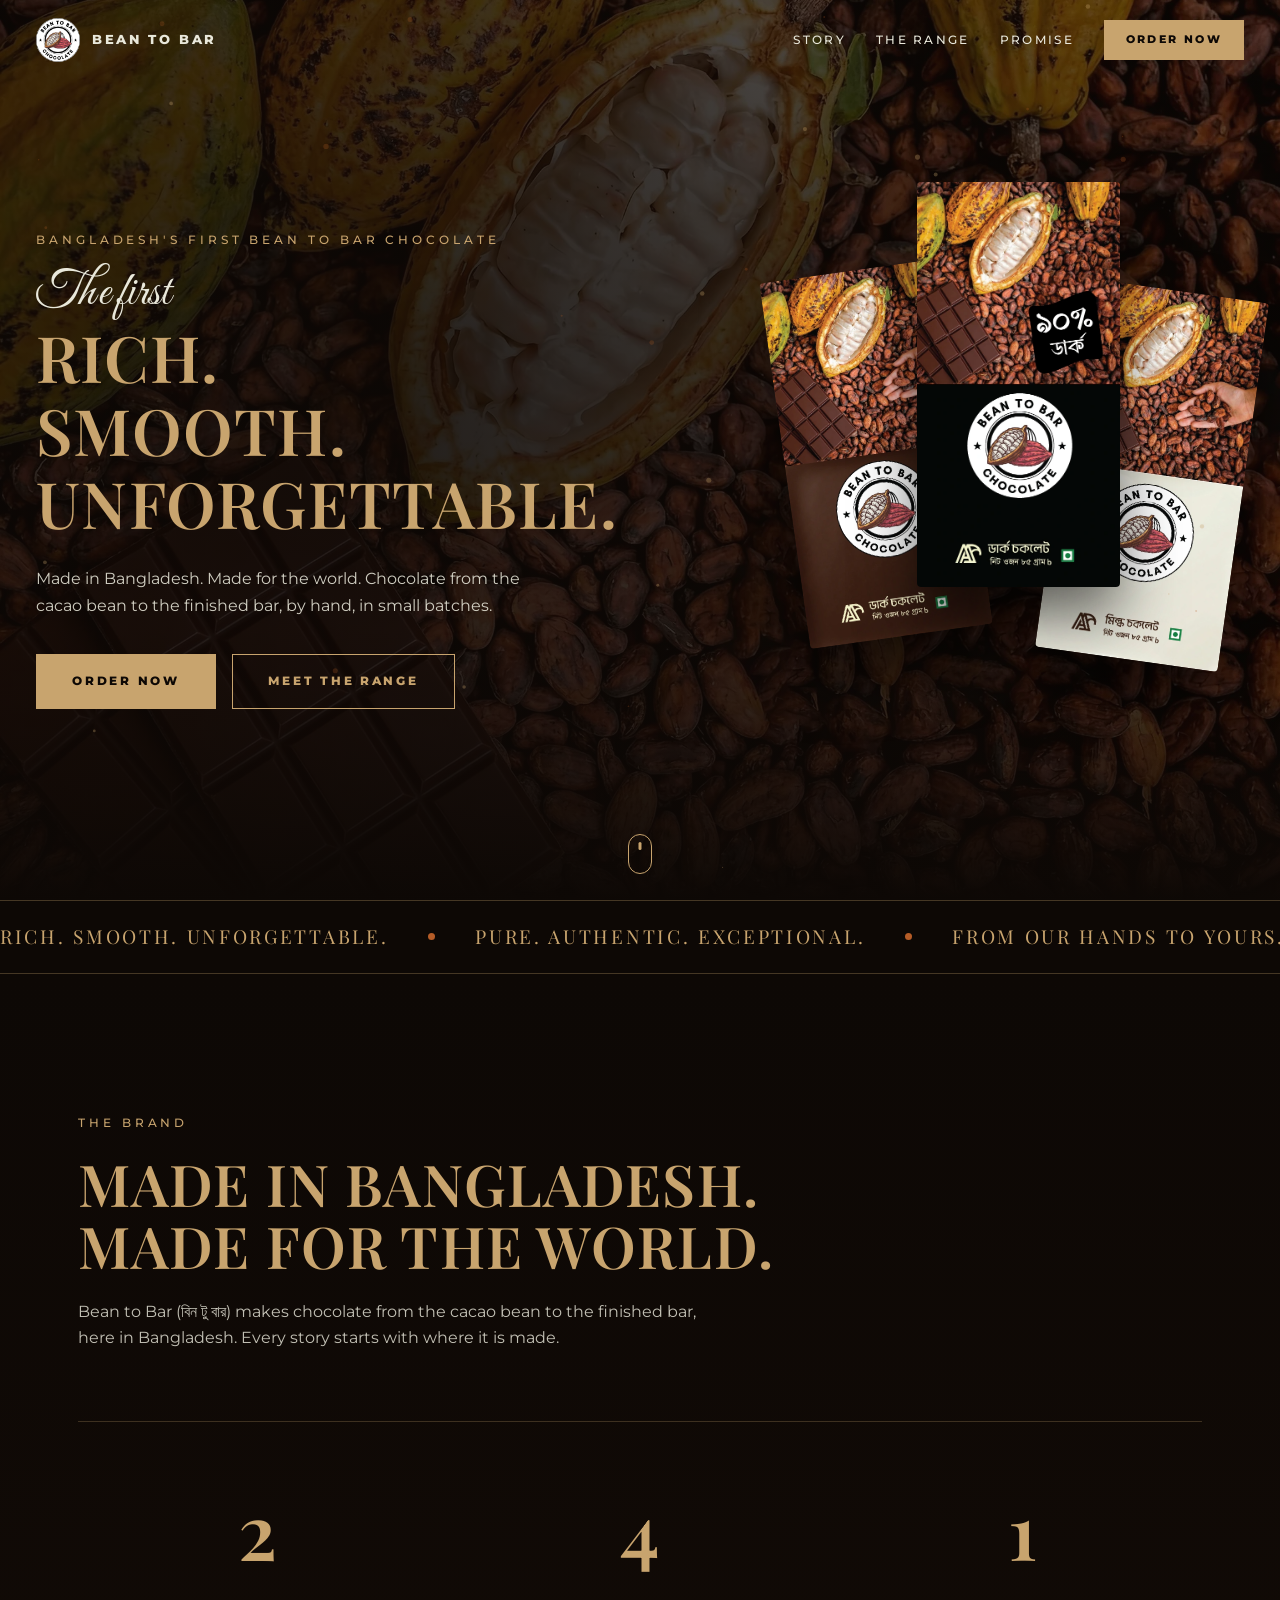
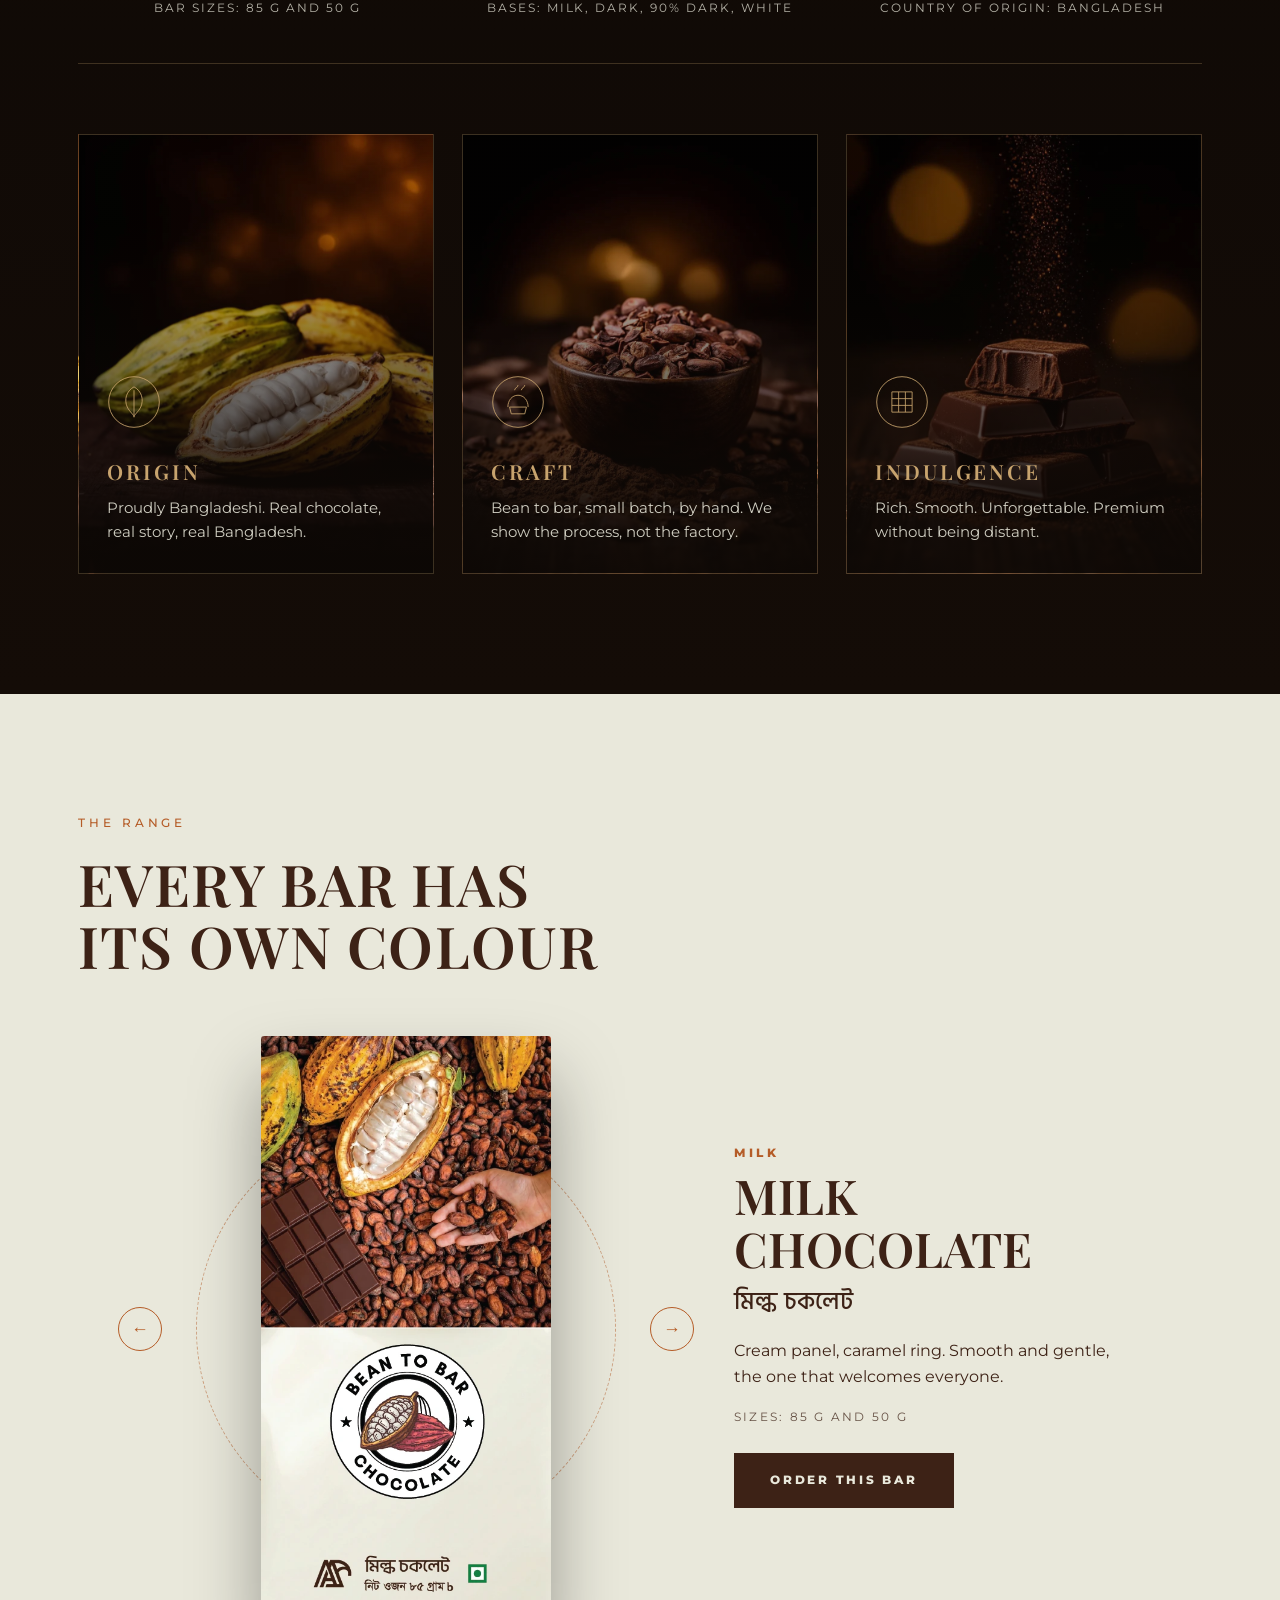
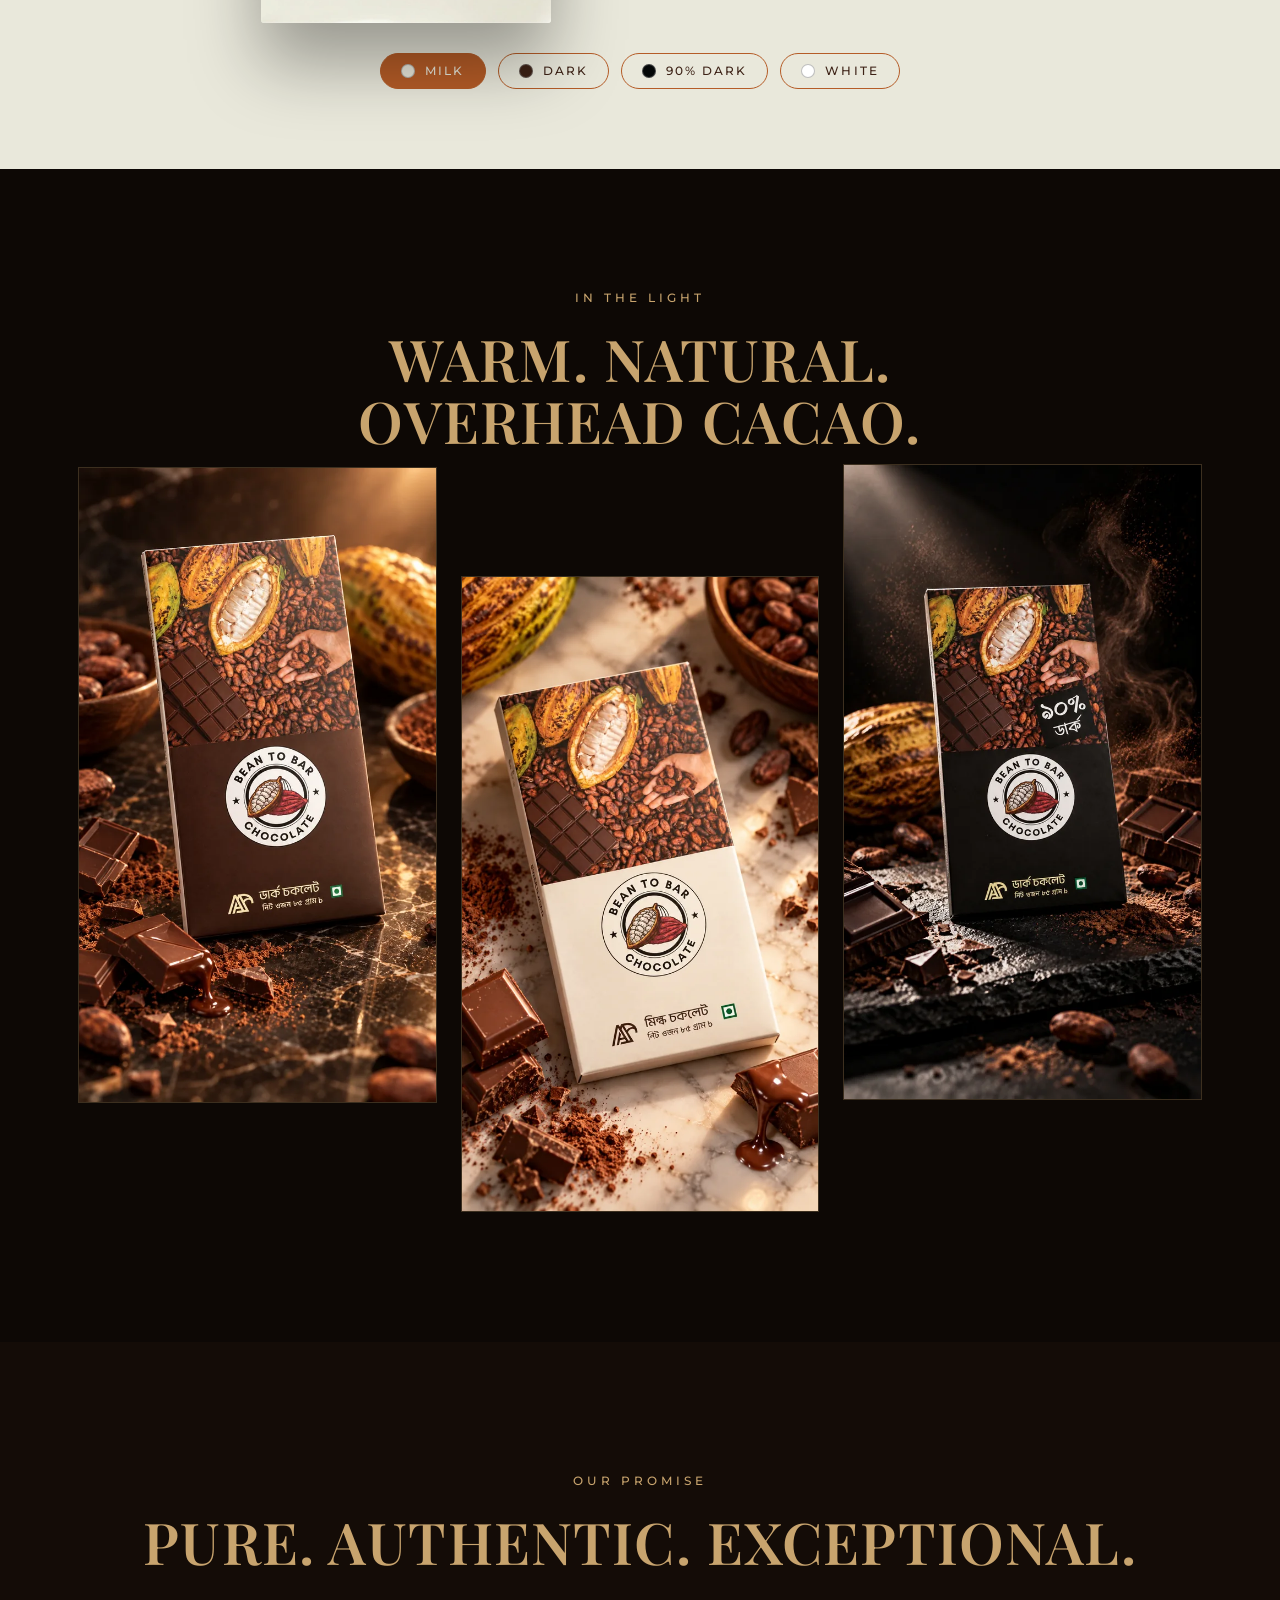
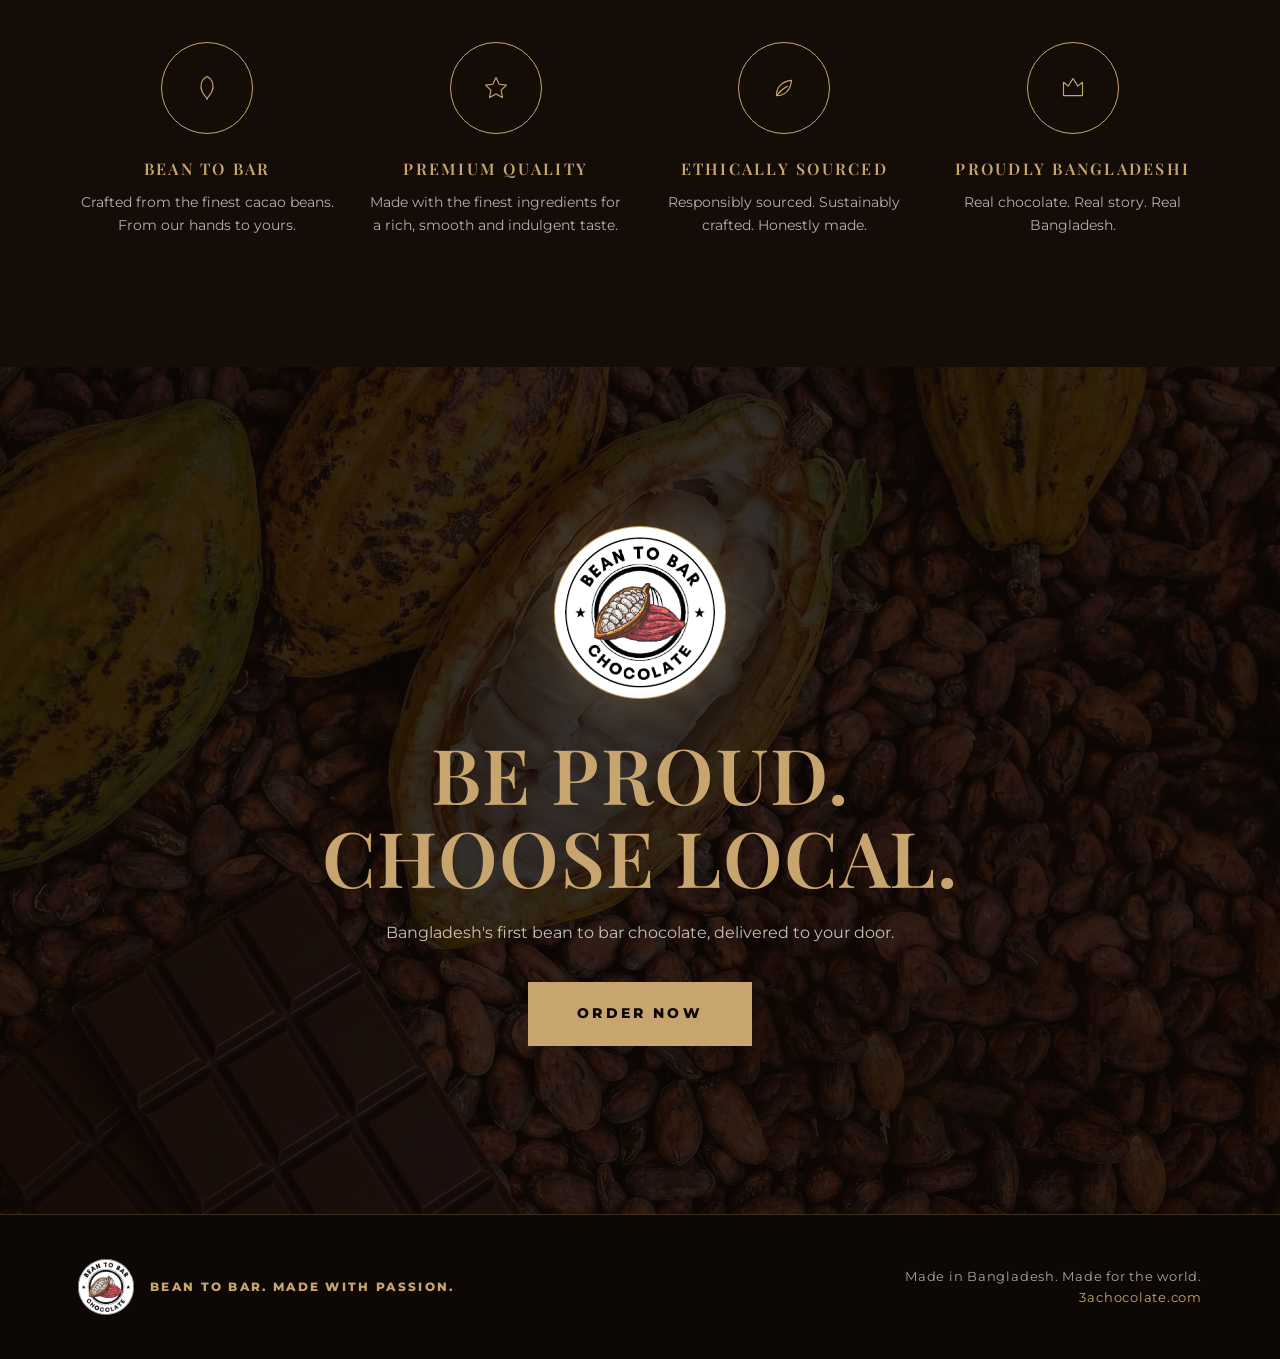
==== commit aab7f675: "Remove the craft section Co-Authored-By: Claude Sonnet 5.5 <noreply@anthropic.com> Claude-Session: h" ====
--- a/docs/index.html
+++ b/docs/index.html
@@ -27,7 +27,6 @@
   <nav>
     <a href="#story">Story</a>
     <a href="#range">The range</a>
-    <a href="#craft">Craft</a>
     <a href="#promise">Promise</a>
     <a class="btn btn-sm" href="https://3achocolate.com/order">Order now</a>
   </nav>
@@ -146,21 +145,6 @@
   </div>
 </section>
 
-<!-- CRAFT -->
-<section class="craft" id="craft">
-  <div class="craft-img" data-parallax="0.12"><img src="assets/duo-wood.webp" alt="Milk and dark Bean to Bar packs in warm window light on wood" loading="lazy"></div>
-  <div class="craft-copy">
-    <p class="eyebrow reveal">THE CRAFT</p>
-    <h2 class="reveal">From bean<br>to bar</h2>
-    <ol class="steps">
-      <li class="reveal"><span>01</span><div><b>The bean</b><p>Cacao, where it all begins.</p></div></li>
-      <li class="reveal" style="--d:.1s"><span>02</span><div><b>The making</b><p>Small batch, by hand, with patience.</p></div></li>
-      <li class="reveal" style="--d:.2s"><span>03</span><div><b>The bar</b><p>Rich, smooth chocolate in 85 g and 50 g bars.</p></div></li>
-      <li class="reveal" style="--d:.3s"><span>04</span><div><b>Your hands</b><p>From our hands to yours.</p></div></li>
-    </ol>
-  </div>
-</section>
-
 <!-- PROMISE -->
 <section class="promise" id="promise">
   <div class="wrap">
--- a/docs/style.css
+++ b/docs/style.css
@@ -147,18 +147,6 @@
 .mgrid img{width:100%;aspect-ratio:9/16;object-fit:cover;transition:transform 1.4s var(--ease)}
 .mgrid figure:hover img{transform:scale(1.06)}
 
-/* craft */
-.craft{display:grid;grid-template-columns:1fr 1fr;min-height:90vh;background:var(--night)}
-.craft-img{overflow:hidden;position:relative}
-.craft-img img{width:100%;height:115%;object-fit:cover;position:absolute;inset:0}
-.craft-copy{padding:120px 8% 120px 8%;display:flex;flex-direction:column;justify-content:center}
-.steps{list-style:none;margin-top:40px}
-.steps li{display:flex;gap:24px;padding:22px 0;border-top:1px solid rgba(200,164,110,.25);align-items:flex-start}
-.steps li:last-child{border-bottom:1px solid rgba(200,164,110,.25)}
-.steps span{font-family:'Playfair Display',serif;font-size:1.6rem;color:var(--caramel)}
-.steps b{font-family:'Playfair Display',serif;text-transform:uppercase;letter-spacing:.1em;color:var(--gold);font-size:1.15rem;font-weight:600}
-.steps p{color:rgba(233,232,219,.78);font-size:.92rem}
-
 /* promise */
 .promise{padding:130px 0;background:#140c07;text-align:center}
 .claims{display:grid;grid-template-columns:repeat(4,1fr);gap:30px;margin-top:70px}
@@ -192,7 +180,6 @@
   .hero-packs .disc{width:90px;top:-20px}.hp{top:70px;width:40%}.hp1{top:80px}.hp2{top:50px;width:44%}.hp3{top:90px}
   .stats,.pillars,.mgrid{grid-template-columns:1fr}.mgrid figure{margin-top:0!important}.claims{grid-template-columns:1fr 1fr}
   .stage{grid-template-columns:44px 1fr 44px}.info{grid-column:1/-1;padding:0;text-align:center}.info p{margin:0 auto}
-  .craft{grid-template-columns:1fr}.craft-img{height:60vh}
   .foot{justify-content:center;text-align:center}.foot .small{text-align:center}
 }
 @media(prefers-reduced-motion:reduce){
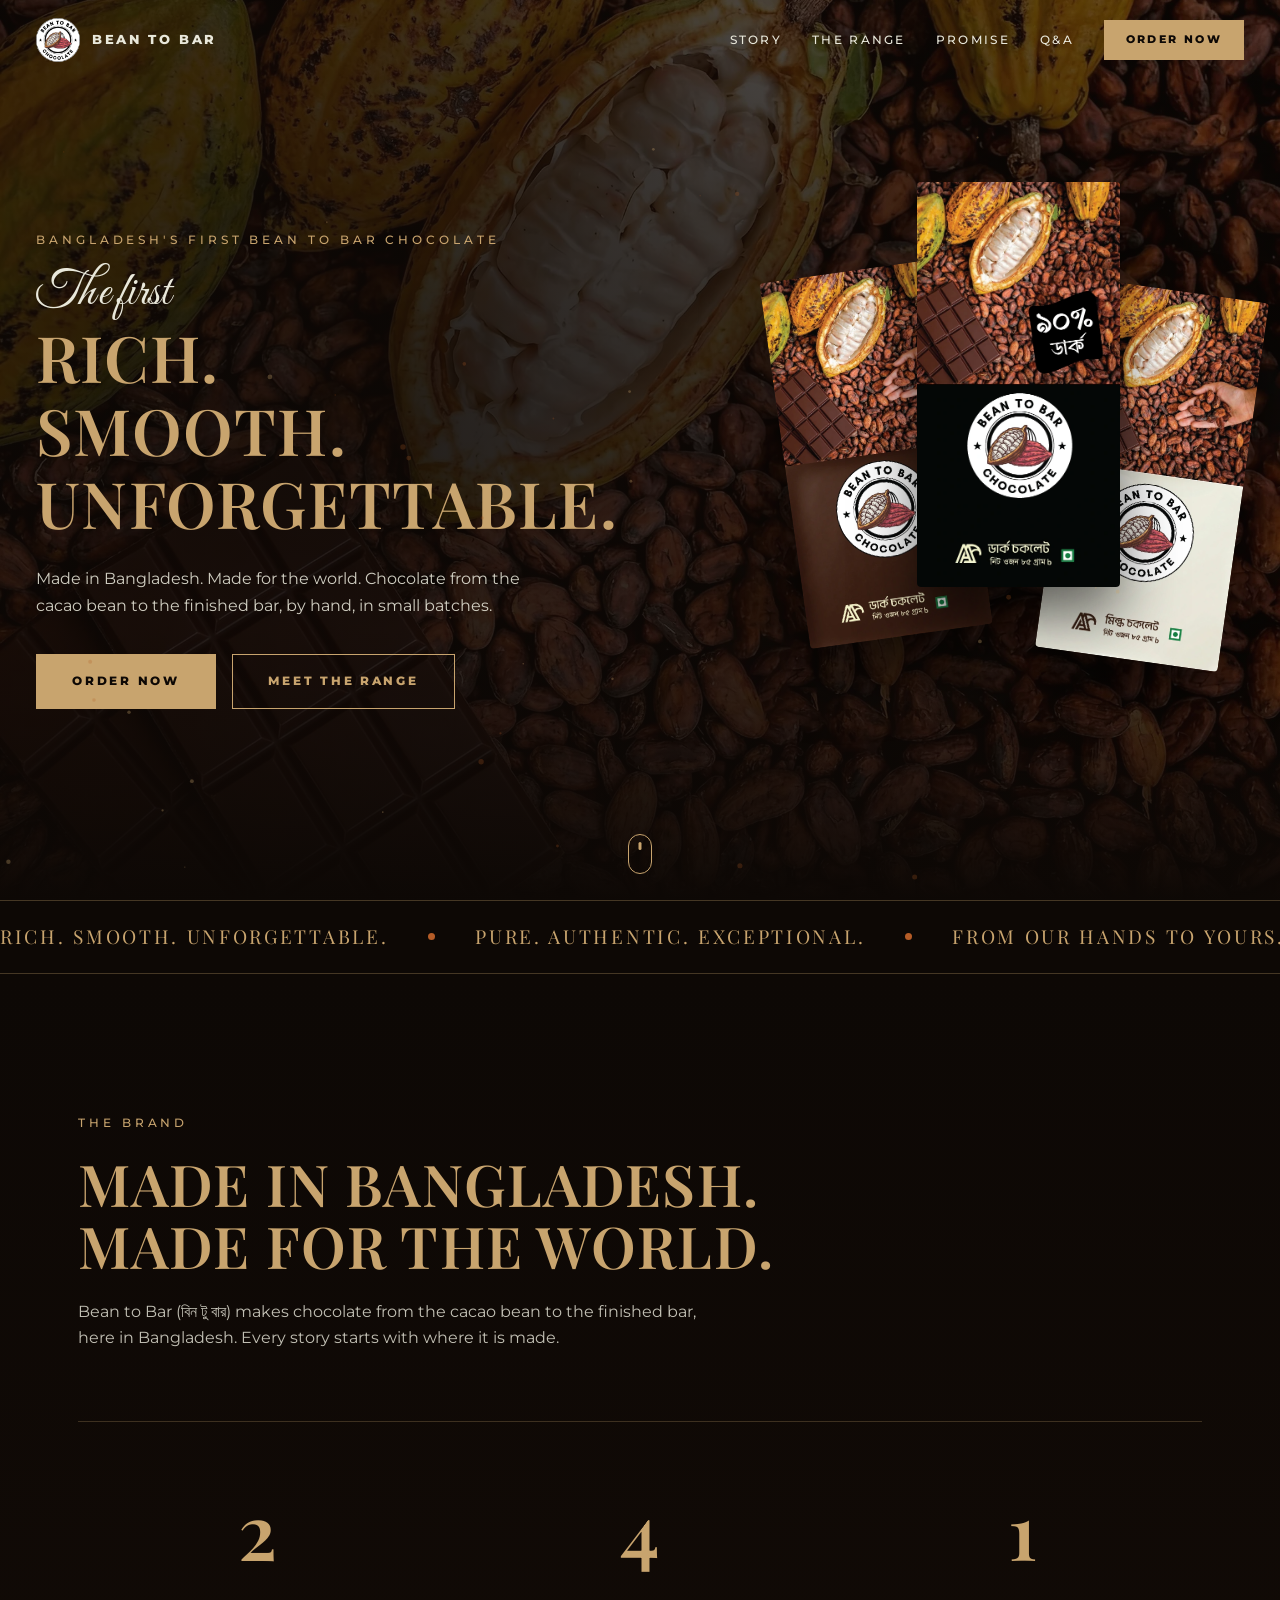
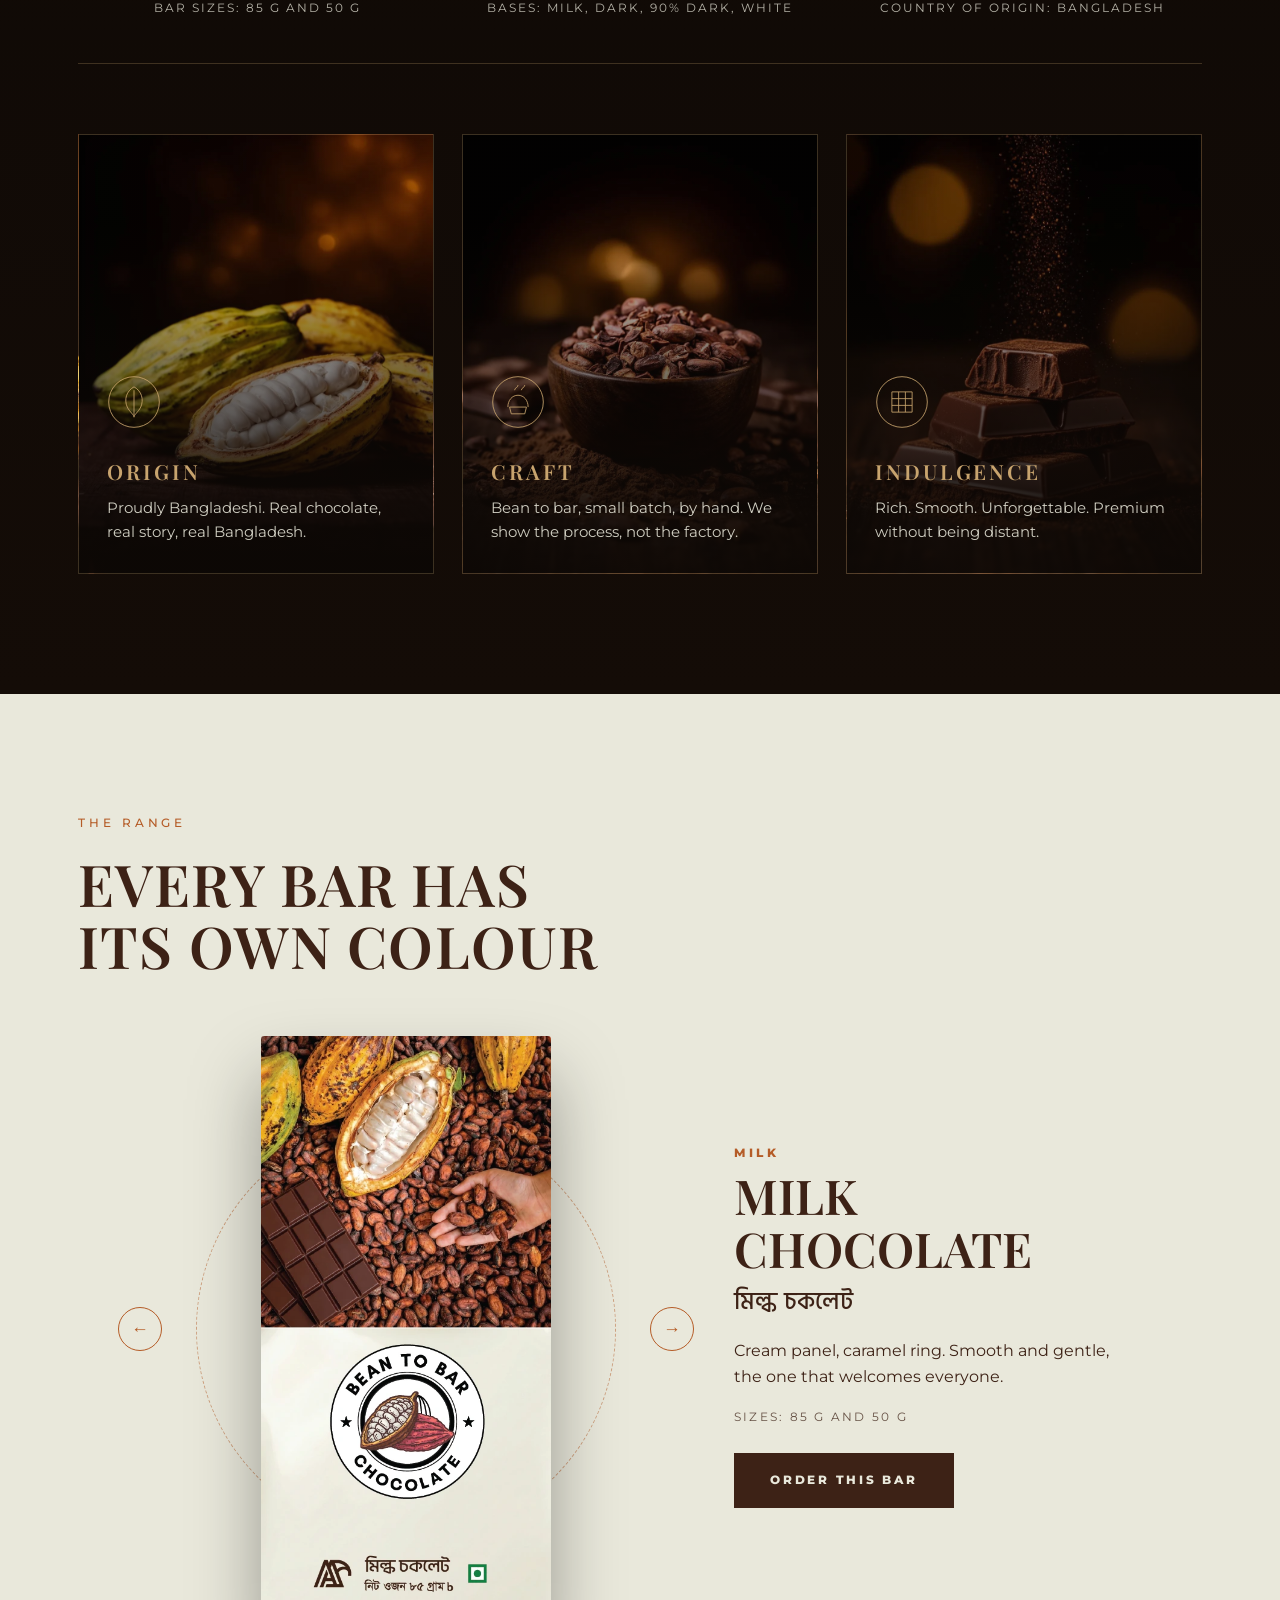
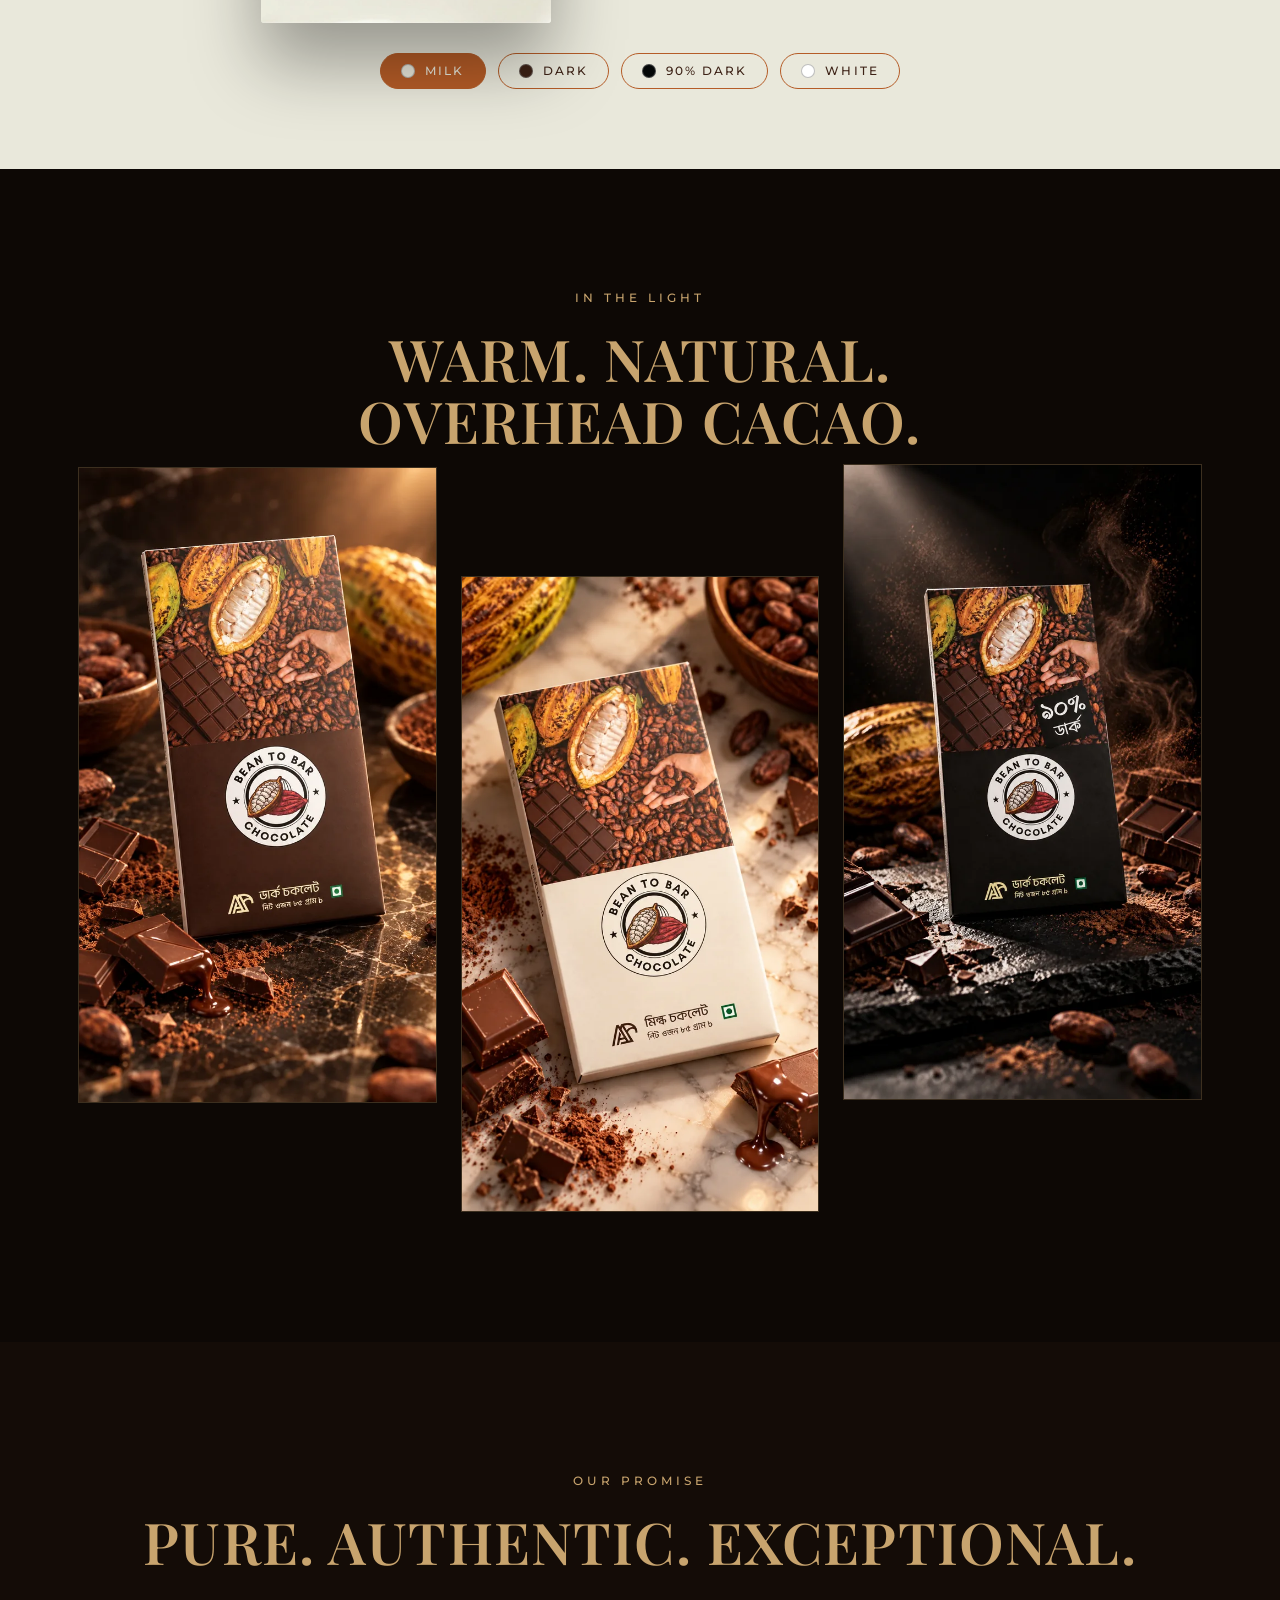
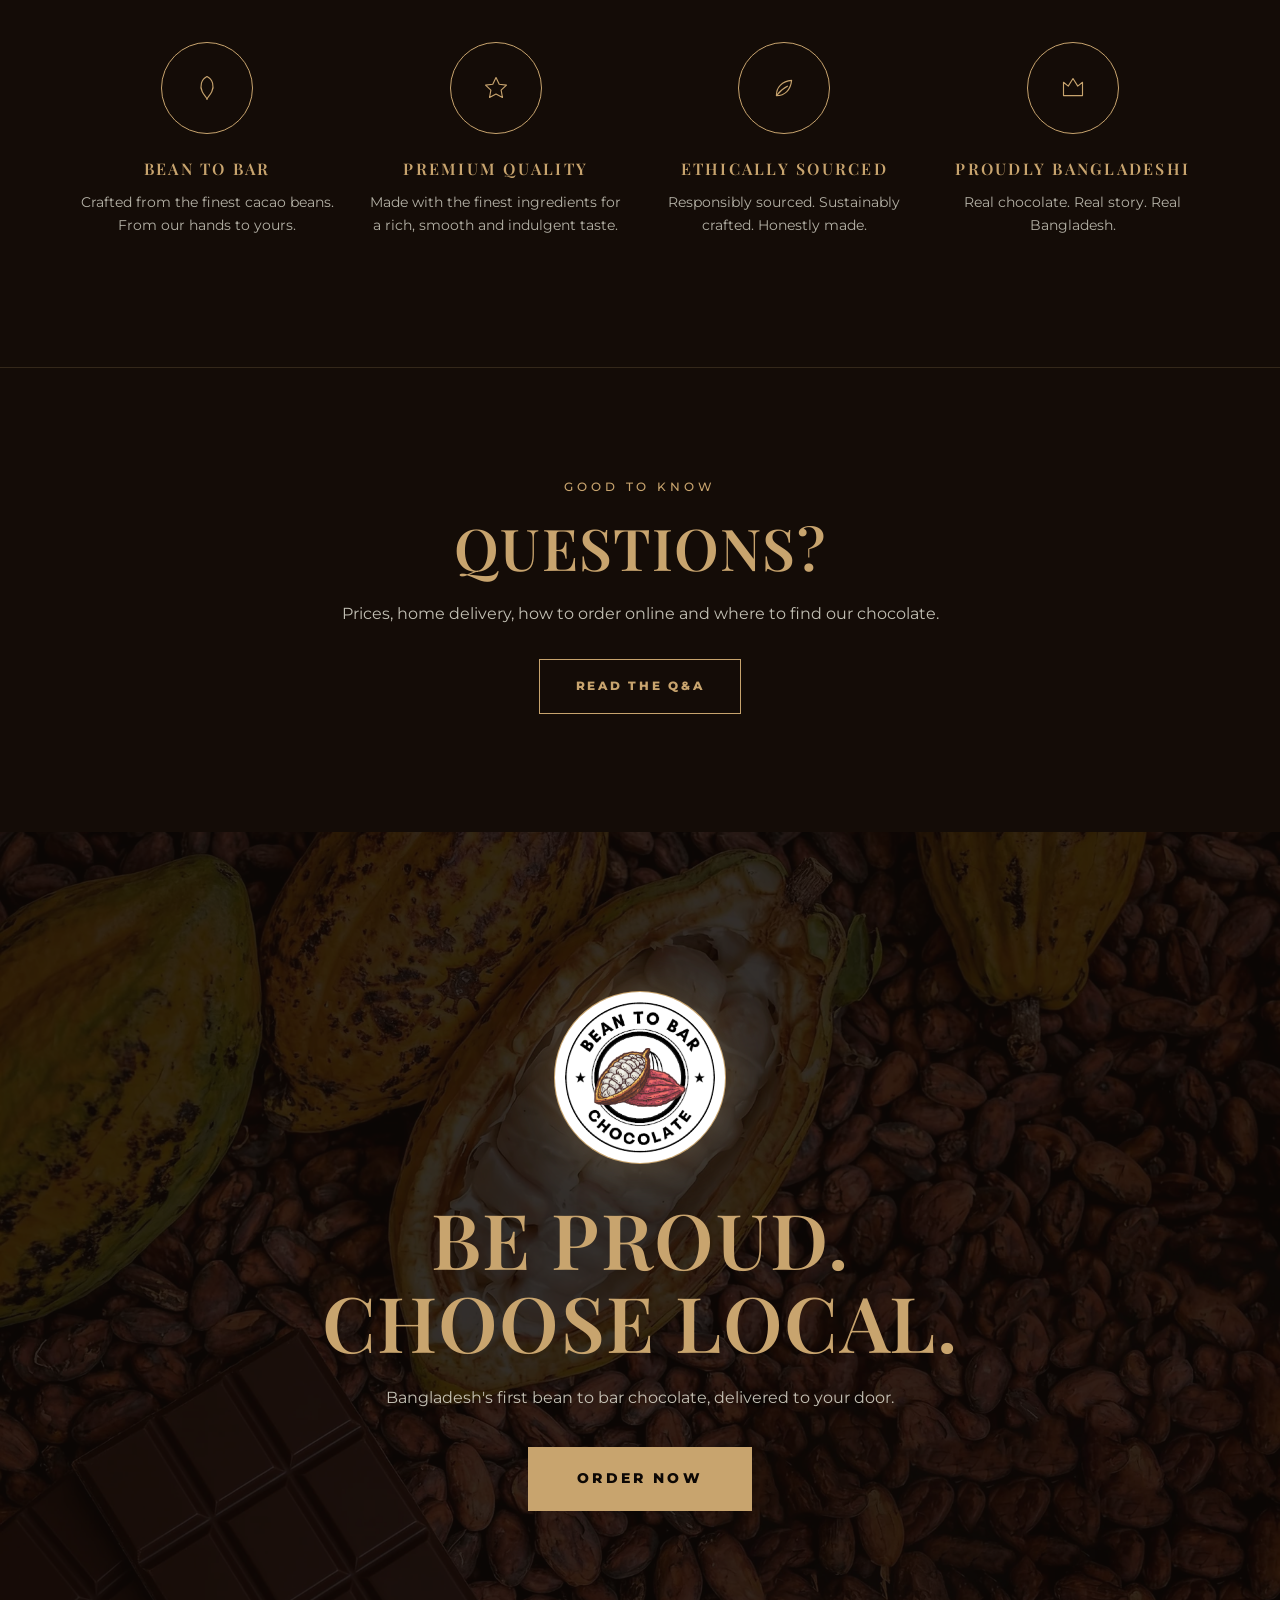
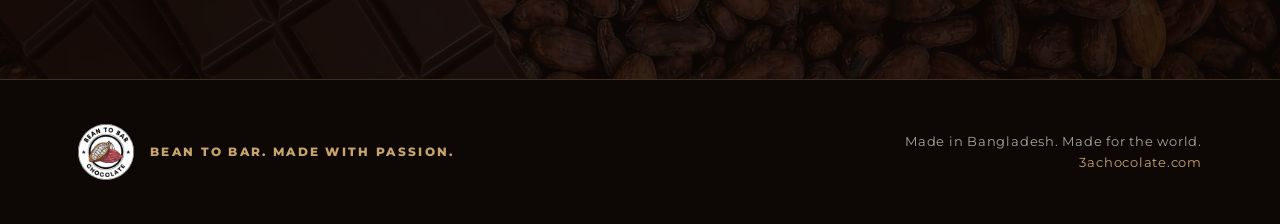
==== commit 2ccef876: "Add Q&A page, nav link and home teaser Co-Authored-By: Claude Sonnet 5.5 <noreply@anthropic.com> Cla" ====
--- a/docs/index.html
+++ b/docs/index.html
@@ -28,6 +28,7 @@
     <a href="#story">Story</a>
     <a href="#range">The range</a>
     <a href="#promise">Promise</a>
+    <a href="faq.html">Q&amp;A</a>
     <a class="btn btn-sm" href="https://3achocolate.com/order">Order now</a>
   </nav>
 </header>
@@ -159,6 +160,16 @@
   </div>
 </section>
 
+<!-- Q&A TEASER -->
+<section class="qa-teaser">
+  <div class="wrap center">
+    <p class="eyebrow reveal">GOOD TO KNOW</p>
+    <h2 class="reveal">Questions?</h2>
+    <p class="body reveal">Prices, home delivery, how to order online and where to find our chocolate.</p>
+    <a class="btn btn-ghost reveal" href="faq.html">Read the Q&amp;A</a>
+  </div>
+</section>
+
 <!-- FINAL CTA -->
 <section class="final">
   <div class="final-bg" data-parallax="0.15" style="background-image:url(assets/cacao-cover.webp)"></div>
--- a/docs/style.css
+++ b/docs/style.css
@@ -187,3 +187,47 @@
   .reveal{opacity:1;transform:none}.split .line span{transform:none}
   html{scroll-behavior:auto}
 }
+
+/* qa teaser */
+.qa-teaser{background:#140c07;padding:110px 0;text-align:center;border-top:1px solid rgba(200,164,110,.18)}
+.qa-teaser .btn{margin-top:2rem}
+
+/* faq page */
+.nav nav a[aria-current=page]:not(.btn)::after{transform:scaleX(1)}
+.faq-hero{position:relative;min-height:62vh;display:flex;align-items:flex-end;overflow:hidden;padding:150px 0 70px}
+.faq-bg{position:absolute;inset:0;background-size:cover;background-position:center;animation:slowzoom 24s ease-in-out infinite alternate}
+.faq-shade{position:absolute;inset:0;background:linear-gradient(180deg,rgba(13,8,5,.78),rgba(13,8,5,.9) 70%,var(--night))}
+.faq-hero-in{position:relative;z-index:2}
+.faq-hero h1{font-size:clamp(2.4rem,6vw,5rem);margin:.2rem 0 1.2rem}
+.faq{background:var(--night);padding:60px 0 130px}
+.faq-wrap{max-width:860px}
+.qa{border-top:1px solid rgba(200,164,110,.28)}
+.qa:last-of-type{border-bottom:1px solid rgba(200,164,110,.28)}
+.qa summary{list-style:none;display:flex;align-items:center;gap:22px;padding:30px 4px;cursor:pointer;position:relative}
+.qa summary::-webkit-details-marker{display:none}
+.qn{font-family:'Playfair Display',serif;color:var(--caramel);font-size:1.4rem;min-width:2.2rem}
+.qt{font-family:'Playfair Display',serif;color:var(--gold);font-size:clamp(1.15rem,2.6vw,1.6rem);font-weight:600;flex:1;transition:color .3s}
+.qa summary:hover .qt{color:var(--cream)}
+.qa summary i{width:34px;height:34px;border:1px solid var(--gold);border-radius:50%;position:relative;flex:none;transition:transform .5s var(--ease),background .3s}
+.qa summary i::before,.qa summary i::after{content:"";position:absolute;left:50%;top:50%;width:12px;height:1px;background:var(--gold);transform:translate(-50%,-50%);transition:transform .5s var(--ease),background .3s}
+.qa summary i::after{transform:translate(-50%,-50%) rotate(90deg)}
+.qa[open] summary i{transform:rotate(180deg);background:var(--gold)}
+.qa[open] summary i::before,.qa[open] summary i::after{background:var(--night)}
+.qa[open] summary i::after{transform:translate(-50%,-50%) rotate(0)}
+.qa-body{padding:0 4px 34px 66px;color:rgba(233,232,219,.88);animation:fadeup .6s var(--ease) both}
+.qa-body p{max-width:620px;margin-bottom:1rem}
+.qa-body .btn{margin-top:.6rem}
+.plain,.places{list-style:none;margin:.4rem 0 0}
+.plain li,.places li{padding:12px 0 12px 22px;position:relative;border-bottom:1px solid rgba(200,164,110,.15)}
+.plain li::before,.places li::before{content:"";position:absolute;left:0;top:22px;width:7px;height:7px;border-radius:50%;background:var(--caramel)}
+.plain b{color:var(--gold);font-weight:600}
+.ptable{max-width:560px;border:1px solid rgba(200,164,110,.3)}
+.prow{display:grid;grid-template-columns:1.4fr 1fr 1fr;padding:15px 20px;border-top:1px solid rgba(200,164,110,.18);transition:background .3s}
+.prow:first-child{border-top:0}
+.prow:not(.phead):hover{background:rgba(200,164,110,.08)}
+.prow span:not(:first-child){text-align:right}
+.phead{font-size:.72rem;letter-spacing:.24em;text-transform:uppercase;color:var(--gold);background:rgba(200,164,110,.08)}
+.prow:not(.phead) span:not(:first-child){font-family:'Playfair Display',serif;font-size:1.15rem;color:var(--gold)}
+.final-sm{padding:110px 0;background:#140c07}
+.final-sm .final-in h2{margin-bottom:1.4rem}
+@media(max-width:900px){.qa-body{padding-left:4px}.qa summary{gap:14px}.qn{min-width:1.8rem}}
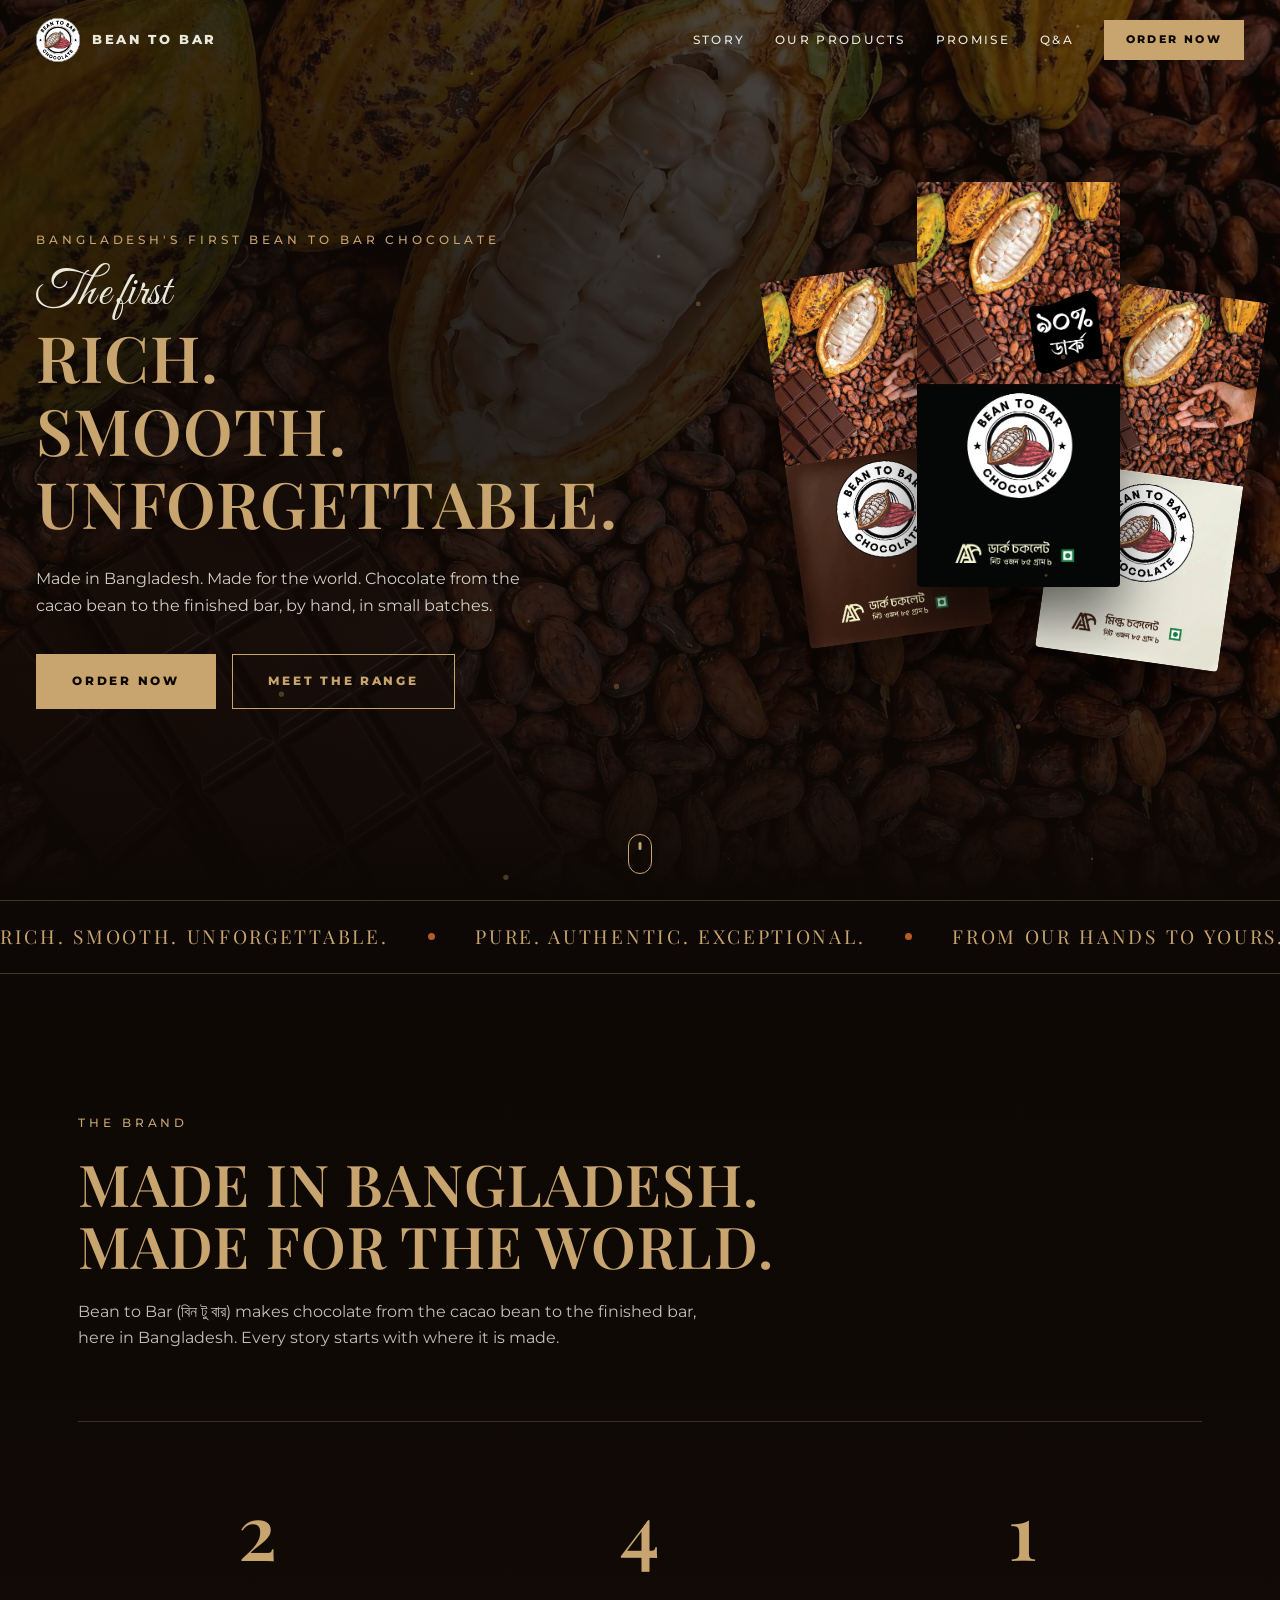
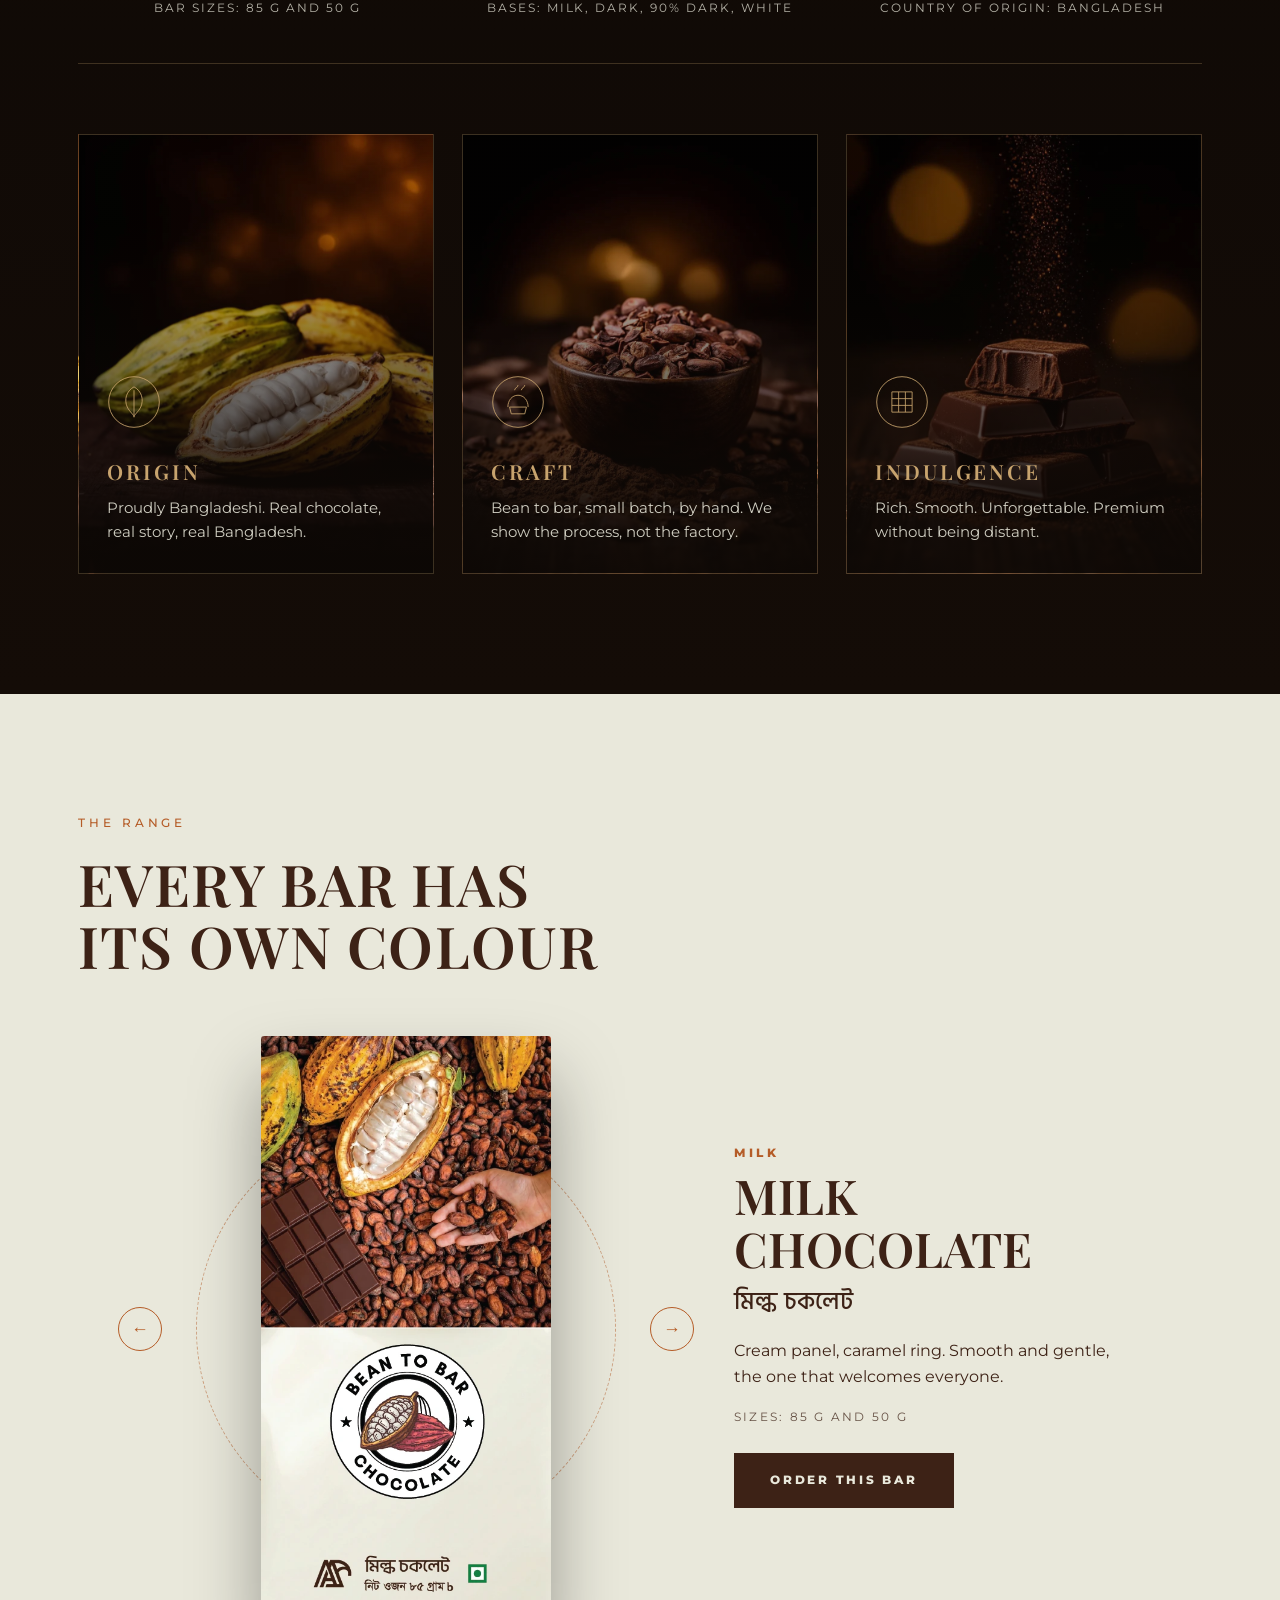
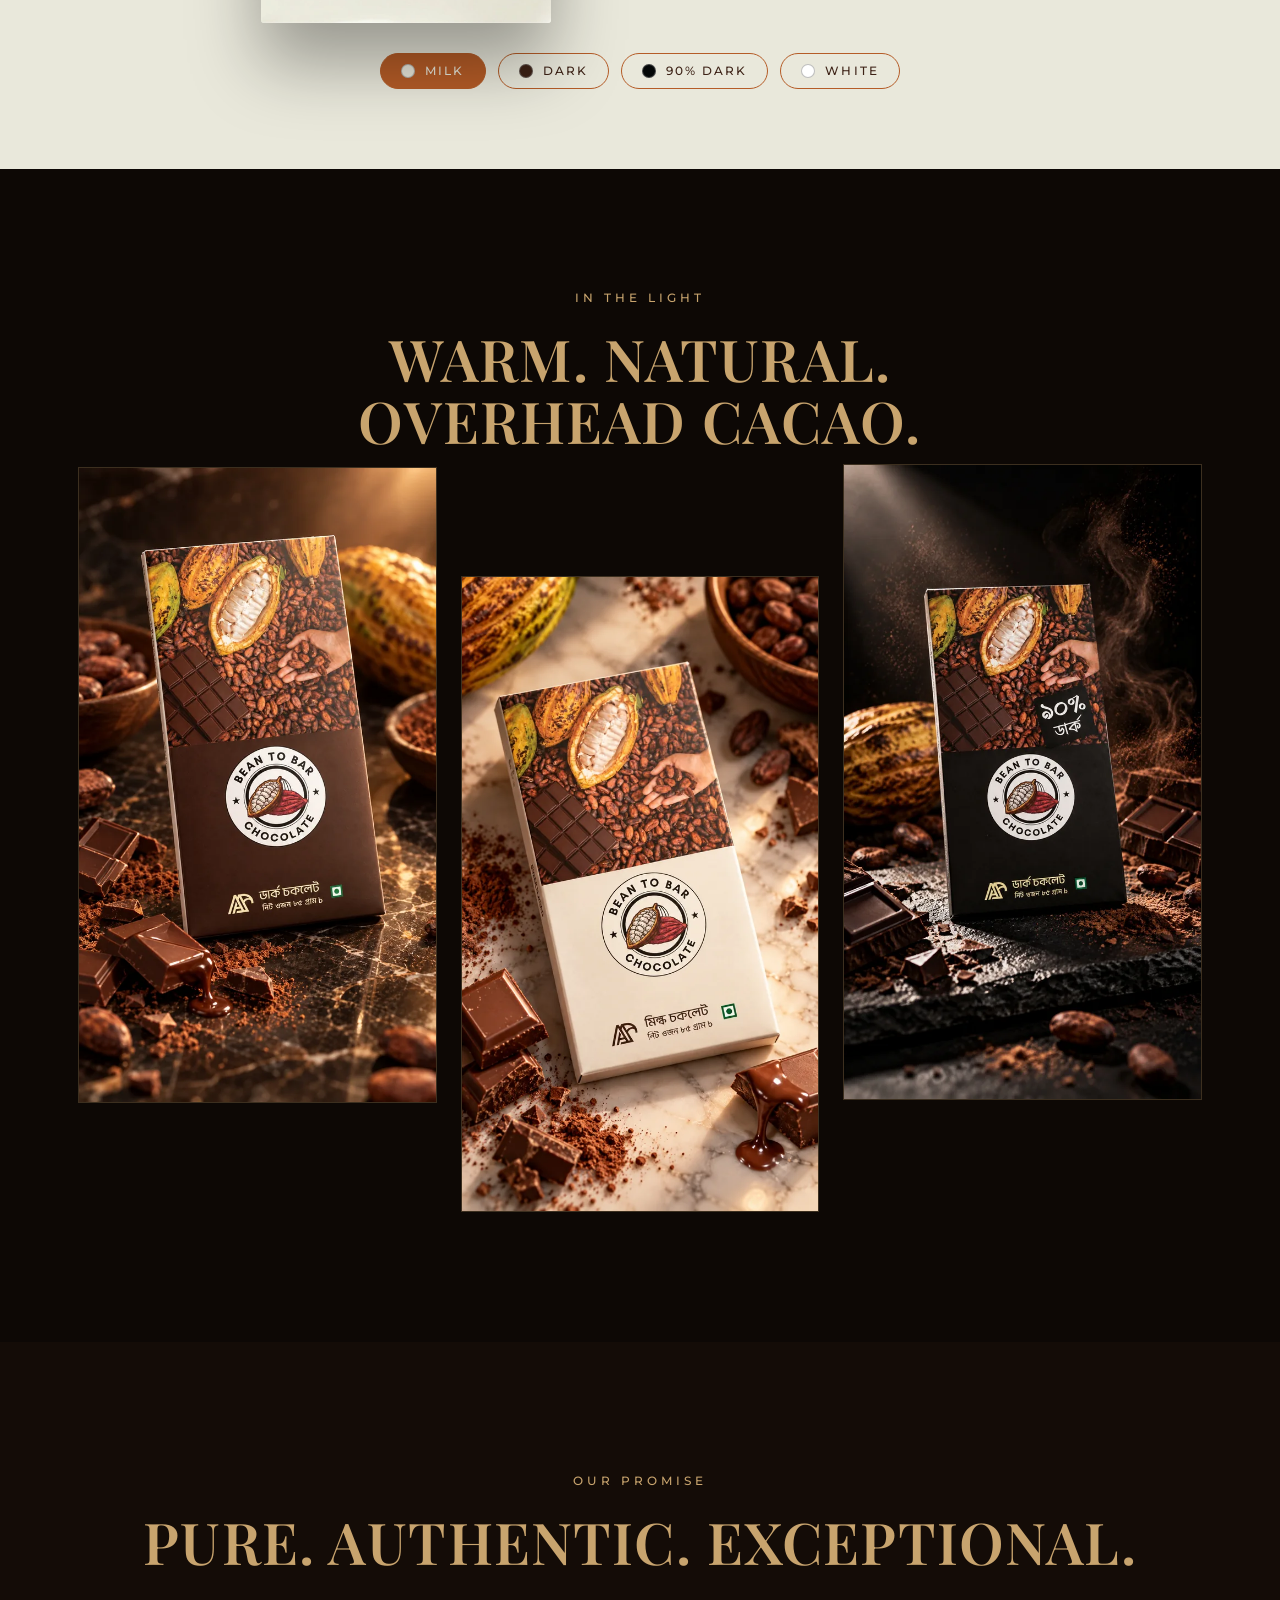
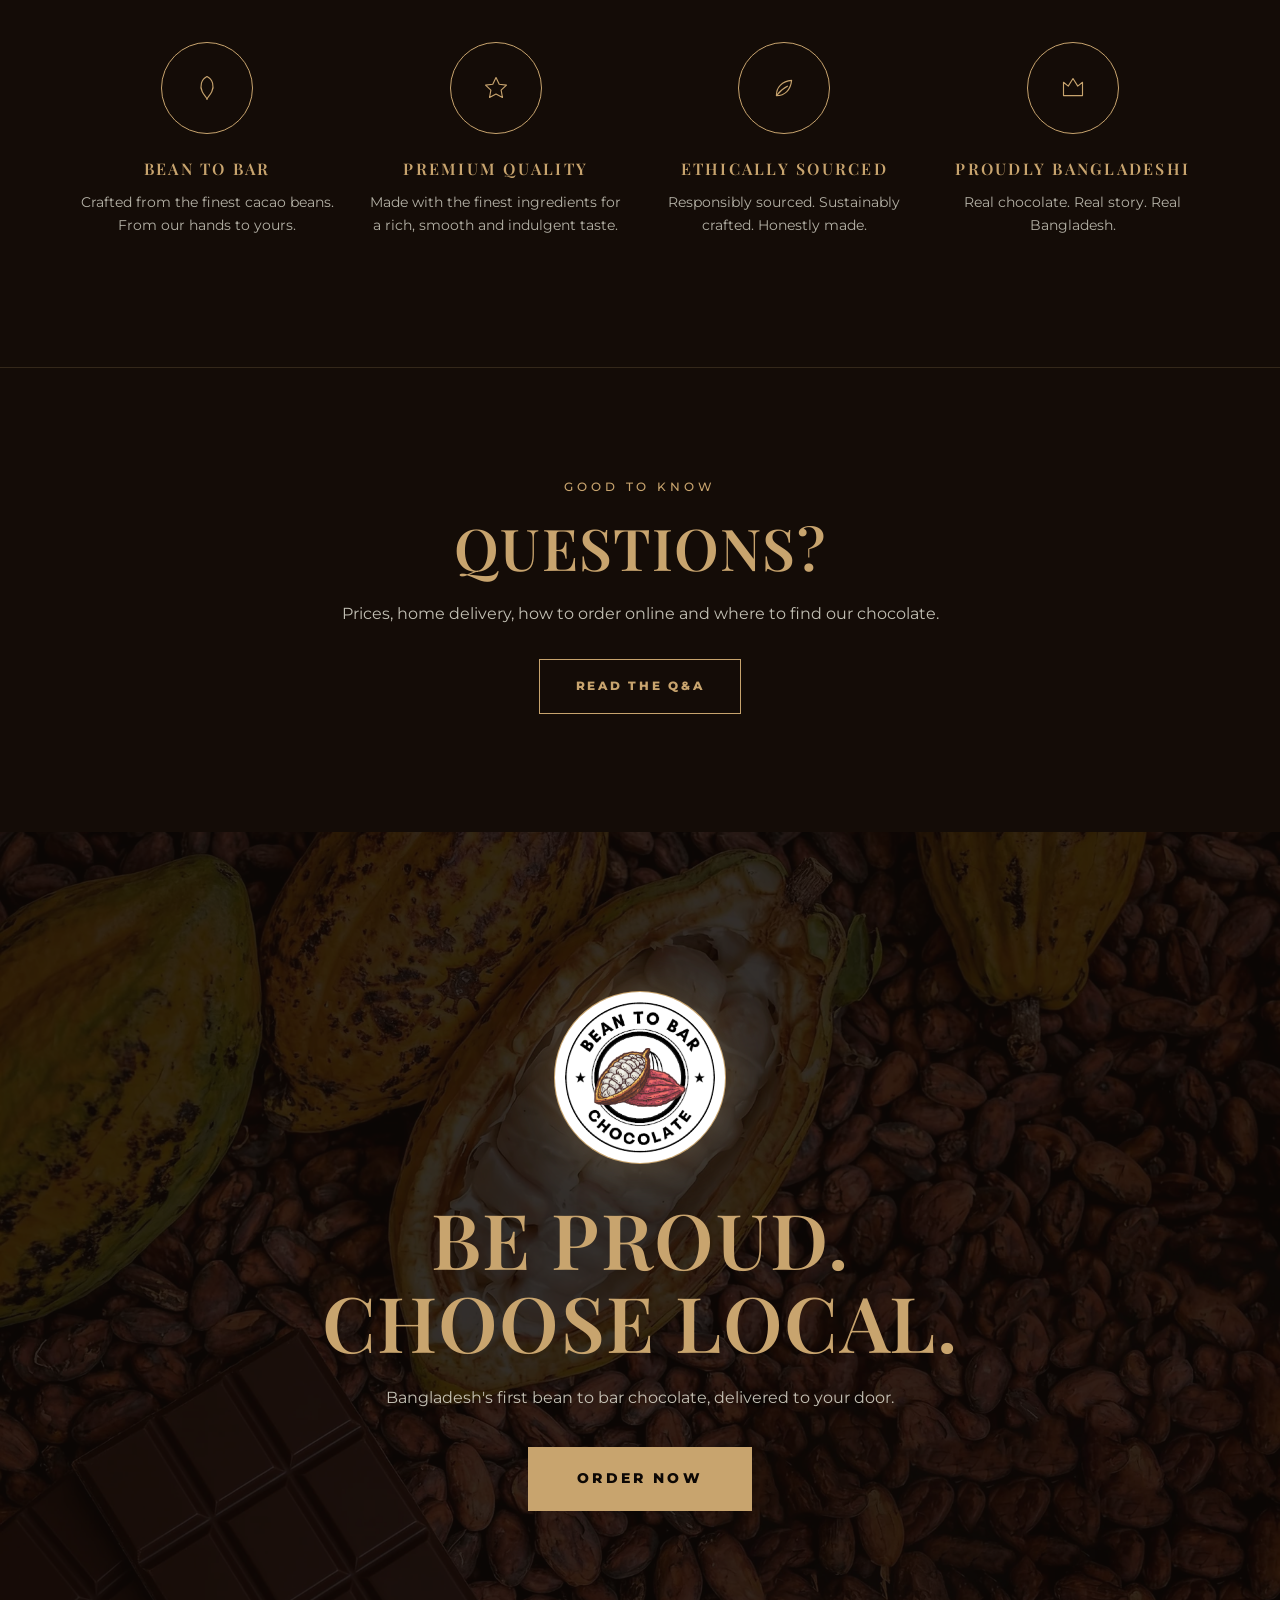
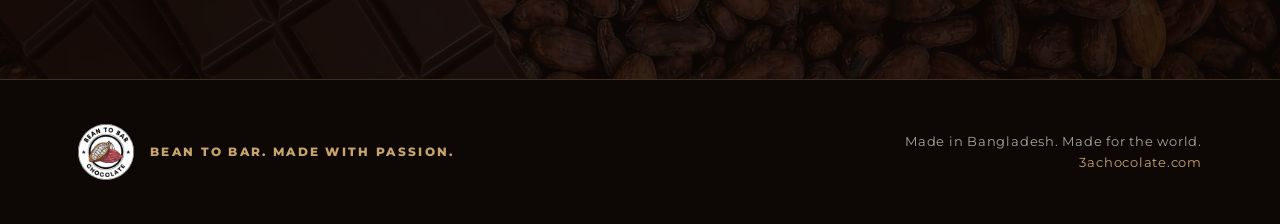
==== commit 862b67be: "Rename menu item The range to Our Products Co-Authored-By: Claude Sonnet 5.5 <noreply@anthropic.com>" ====
--- a/docs/index.html
+++ b/docs/index.html
@@ -26,7 +26,7 @@
   </a>
   <nav>
     <a href="#story">Story</a>
-    <a href="#range">The range</a>
+    <a href="#range">Our Products</a>
     <a href="#promise">Promise</a>
     <a href="faq.html">Q&amp;A</a>
     <a class="btn btn-sm" href="https://3achocolate.com/order">Order now</a>
--- a/docs/style.css
+++ b/docs/style.css
@@ -231,3 +231,14 @@
 .final-sm{padding:110px 0;background:#140c07}
 .final-sm .final-in h2{margin-bottom:1.4rem}
 @media(max-width:900px){.qa-body{padding-left:4px}.qa summary{gap:14px}.qn{min-width:1.8rem}}
+
+/* faq: questions vs answers */
+.qa .qt{font-family:'Playfair Display',serif;font-weight:700;text-transform:uppercase;letter-spacing:.06em;color:var(--gold);font-size:clamp(1.05rem,2.3vw,1.4rem);line-height:1.25}
+.qa[open] .qt{color:#e0bd86}
+.qa-body{font-family:'Montserrat',sans-serif;font-weight:400;font-size:1rem;line-height:1.75;color:var(--cream);margin:0 4px 34px 66px;padding:2px 0 2px 24px;border-left:2px solid var(--caramel)}
+.qa-body p{color:var(--cream);opacity:.92}
+.qa-body b{color:var(--cream);font-weight:600}
+.plain li,.places li{color:var(--cream)}
+.prow:not(.phead) span:not(:first-child){font-family:'Montserrat',sans-serif;font-weight:600;font-size:1rem;color:var(--cream)}
+.prow span:first-child{color:rgba(233,232,219,.92)}
+@media(max-width:900px){.qa-body{margin-left:4px}}
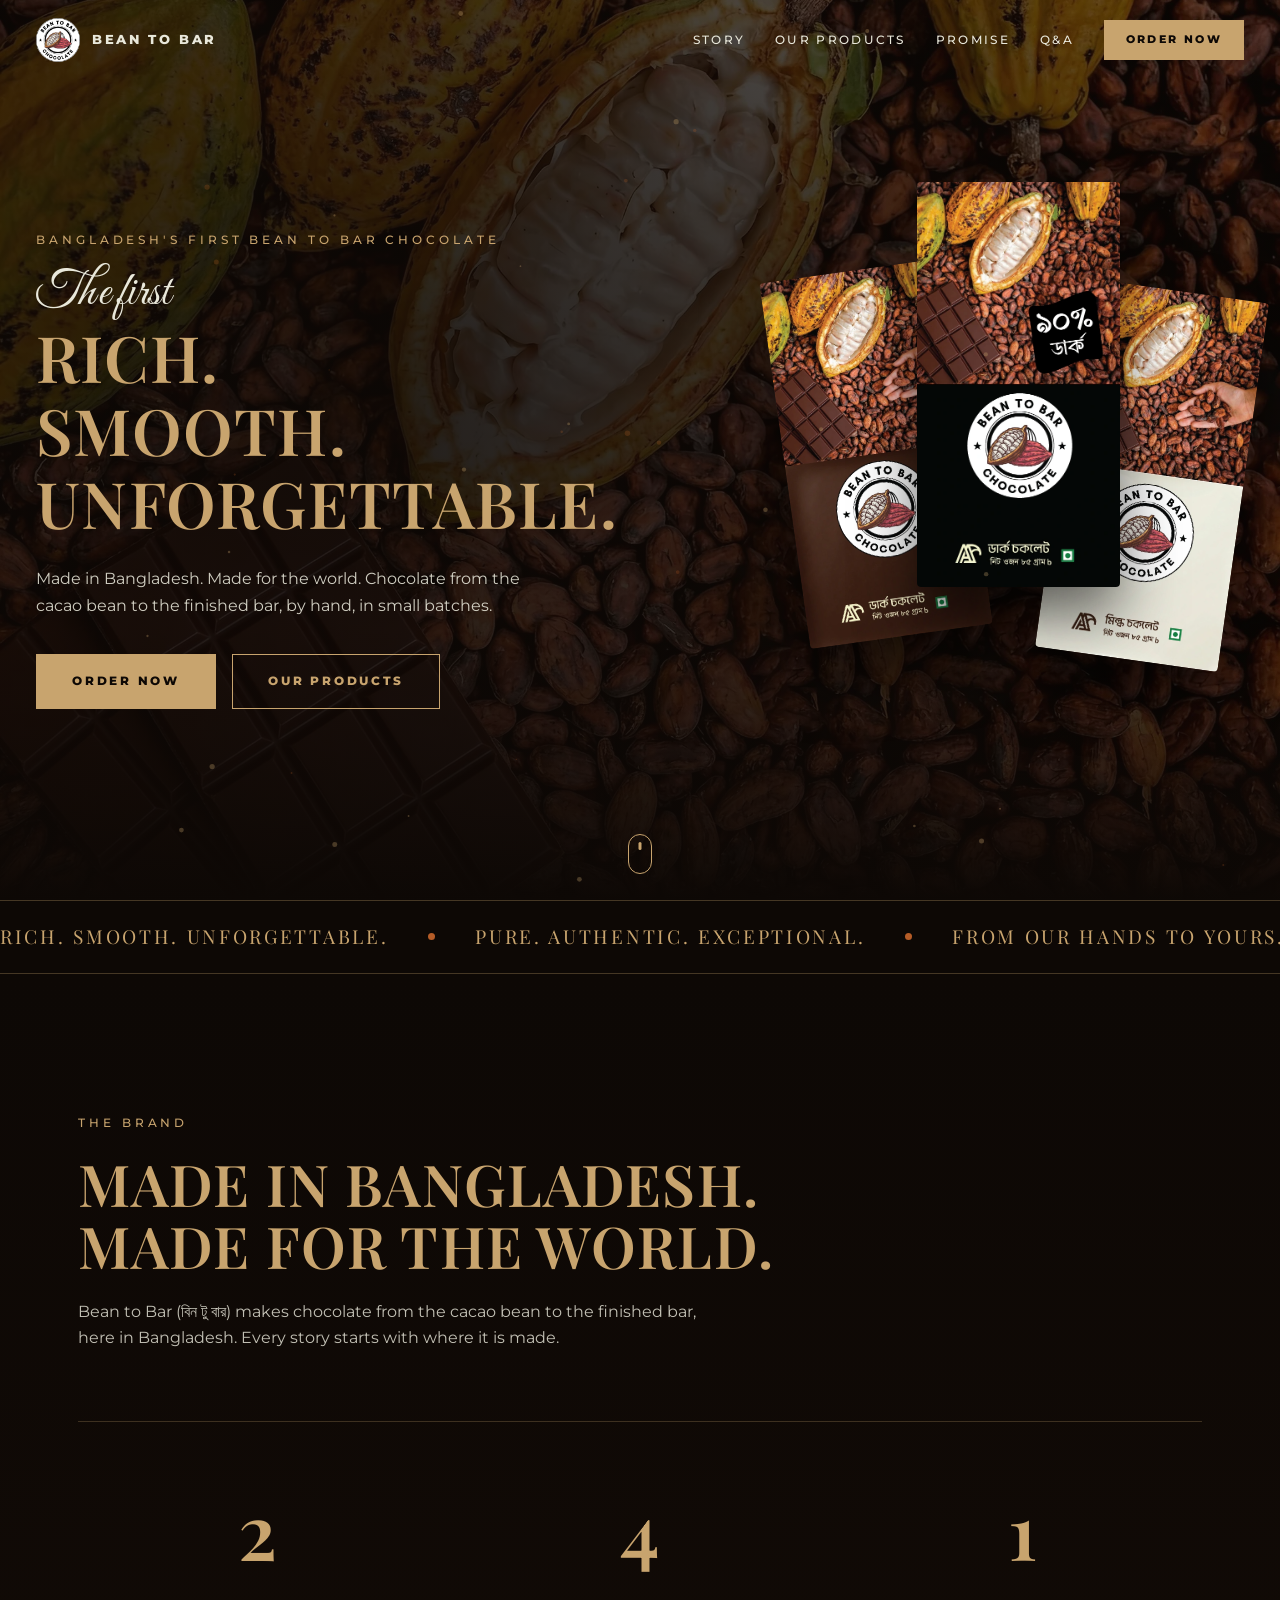
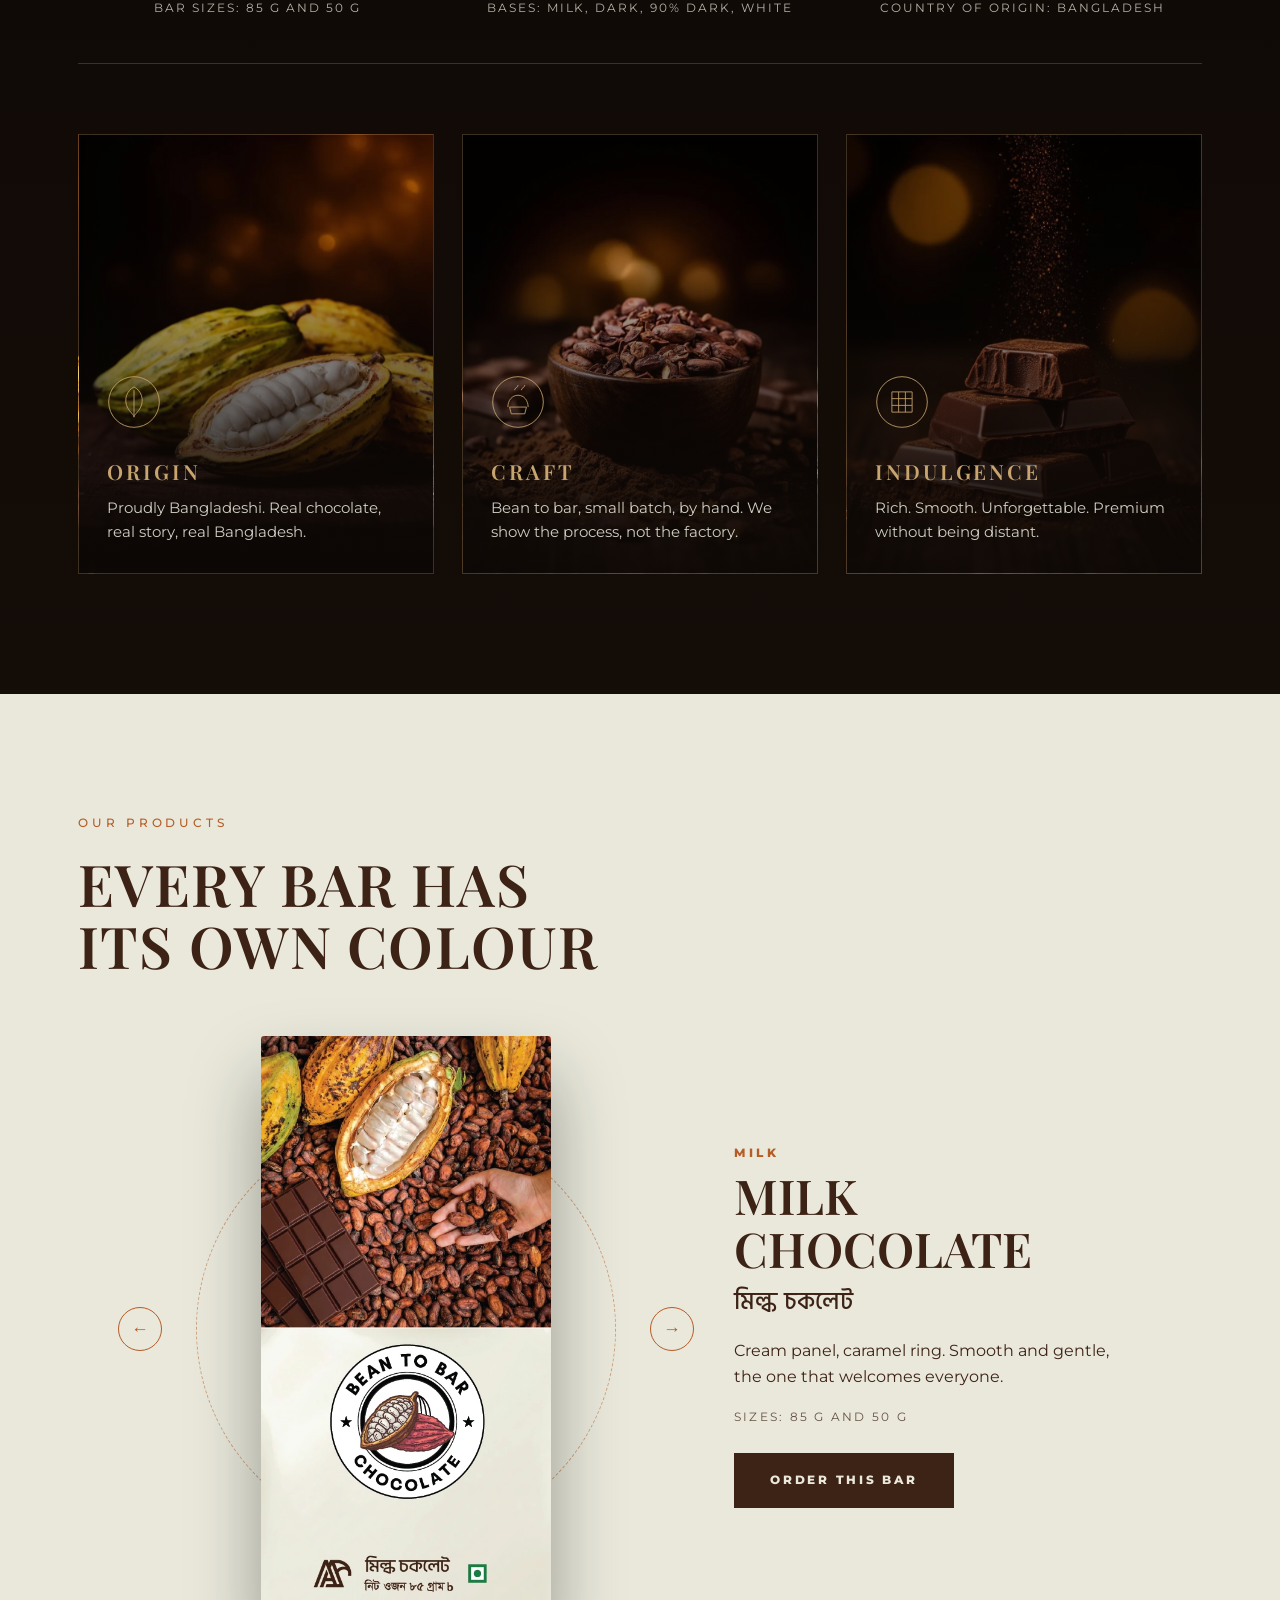
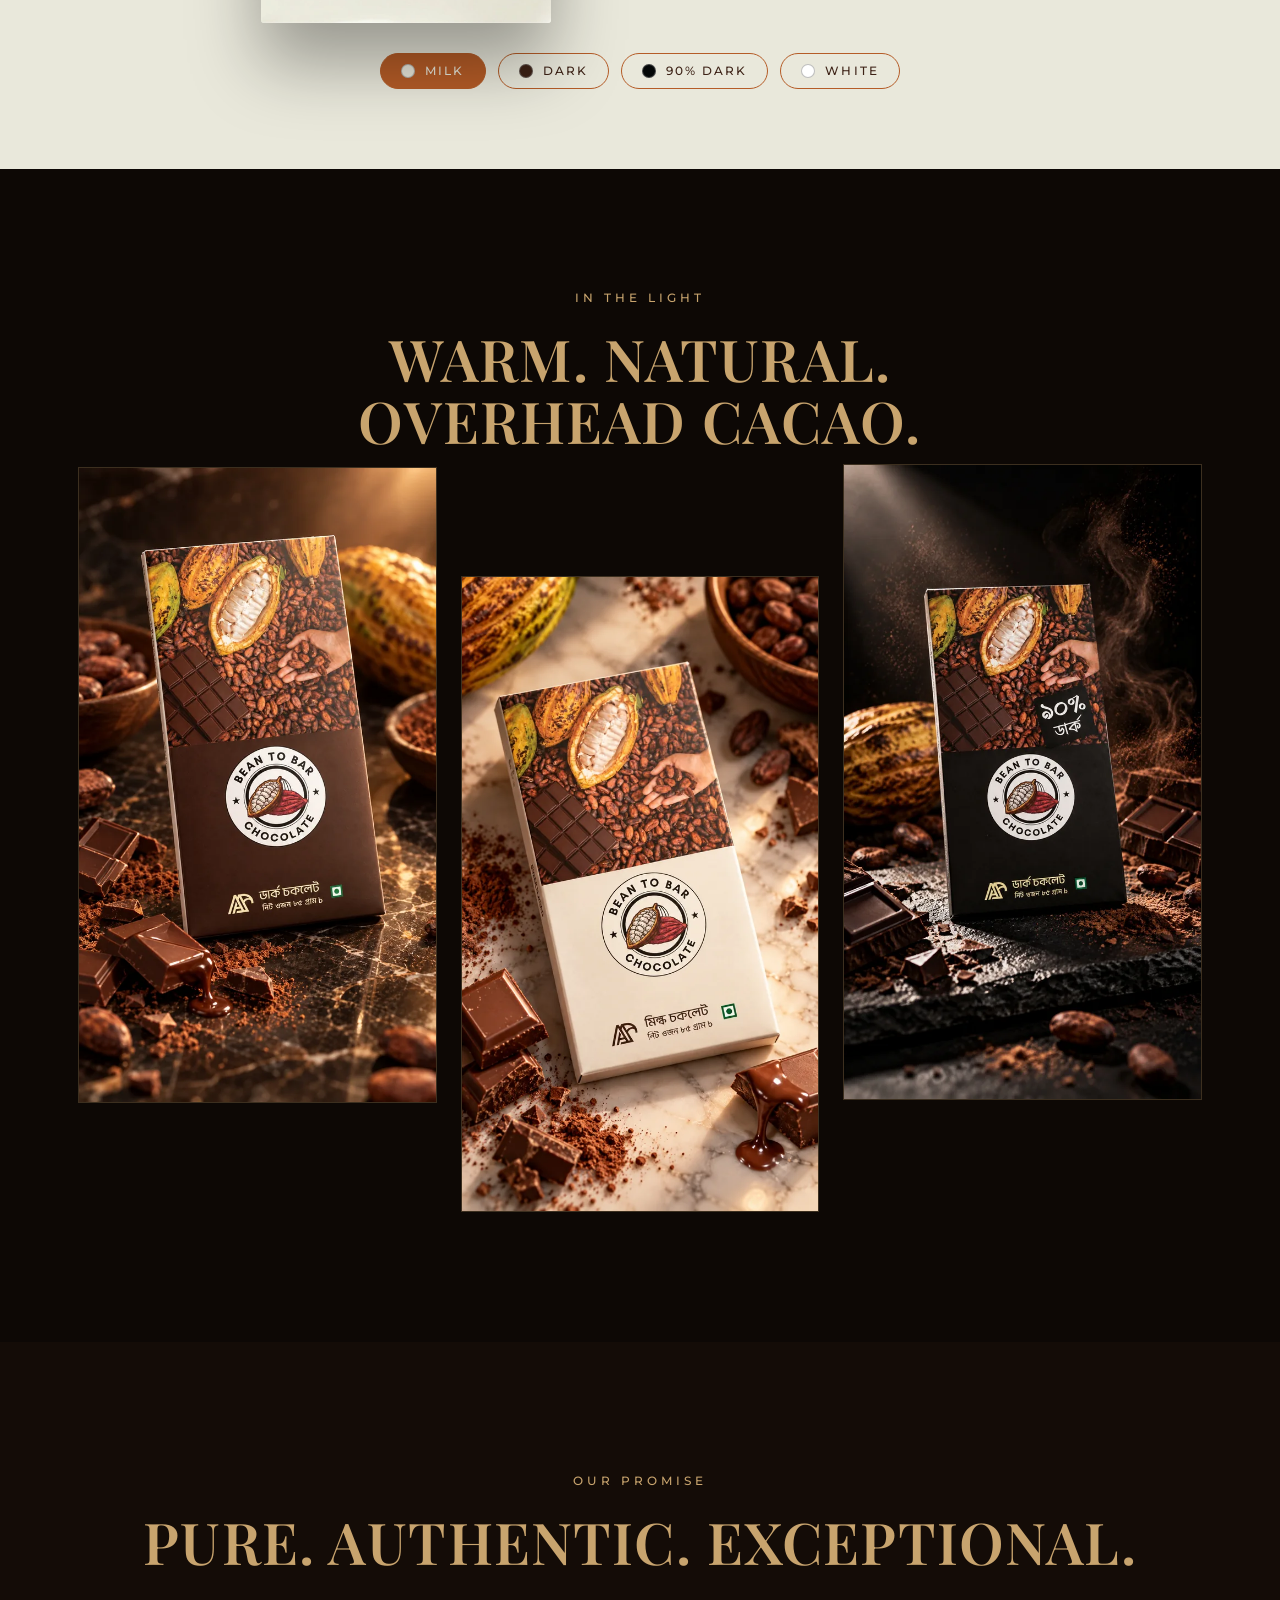
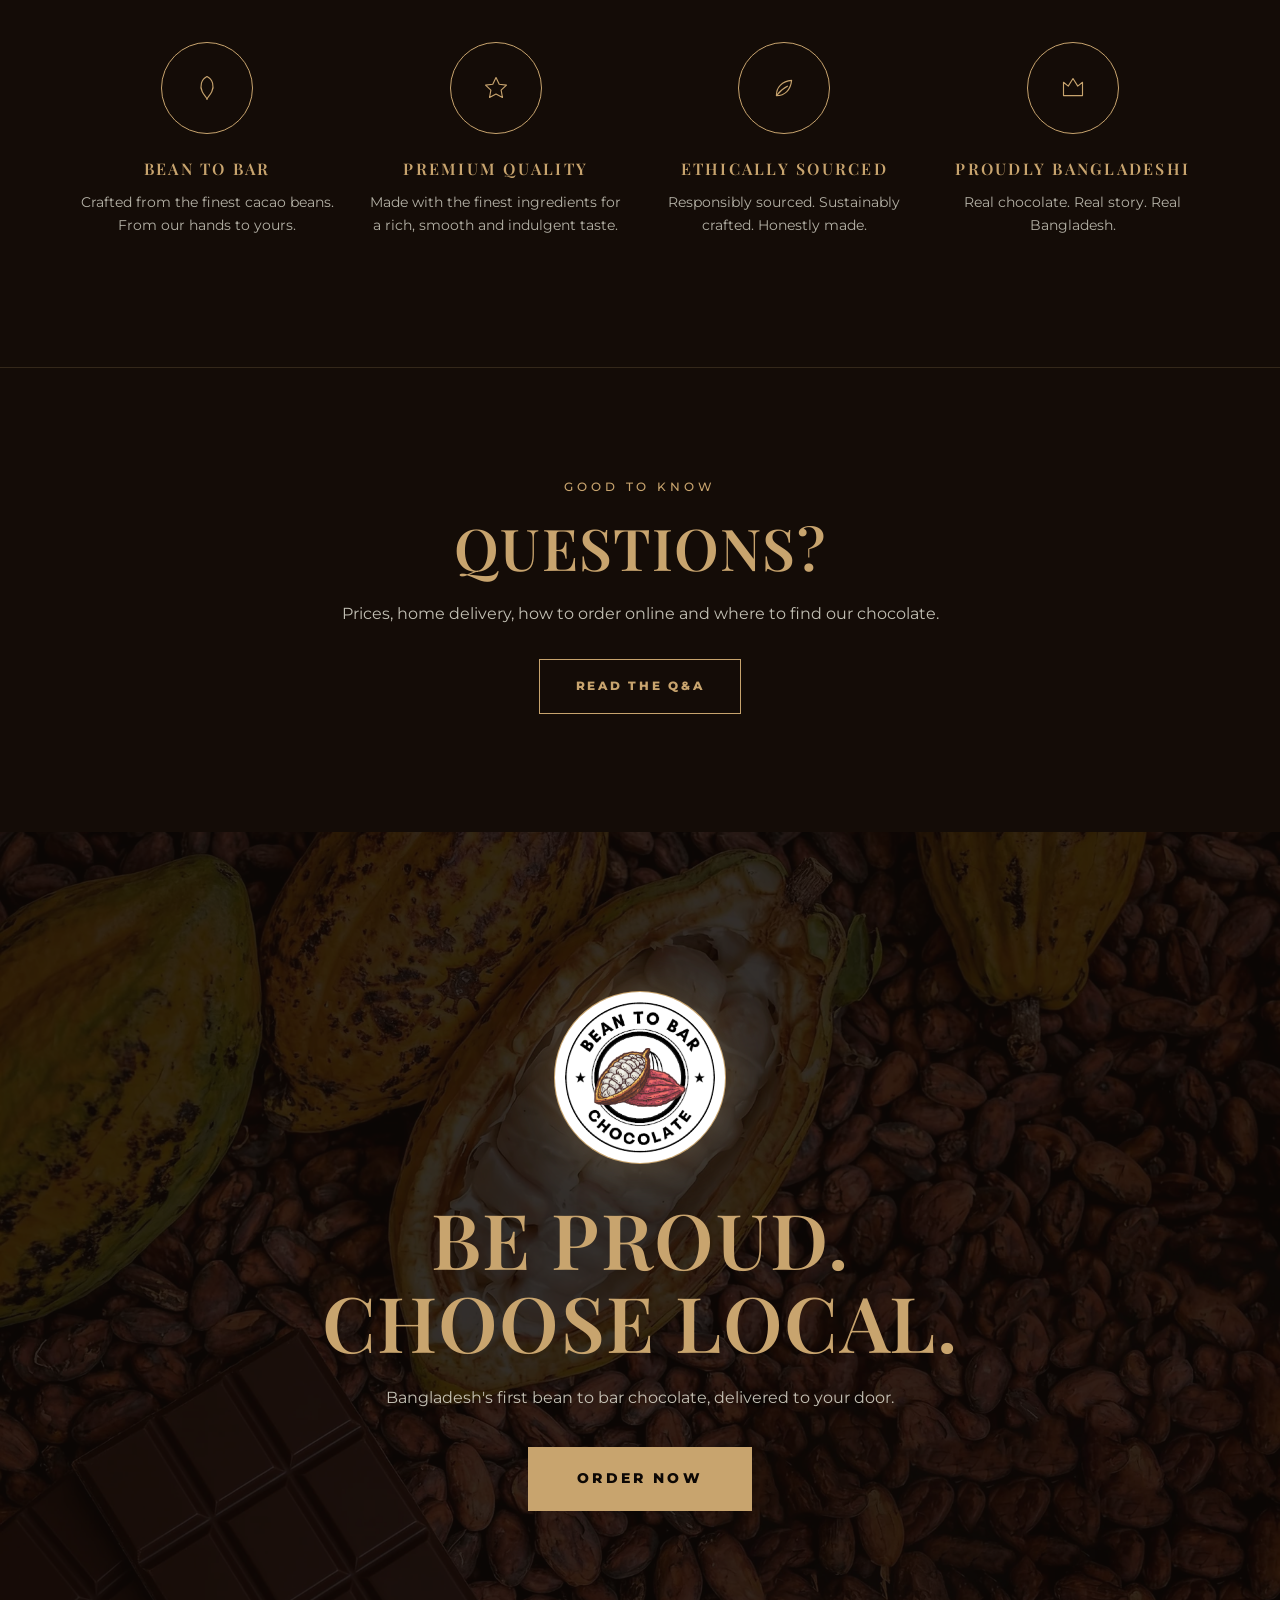
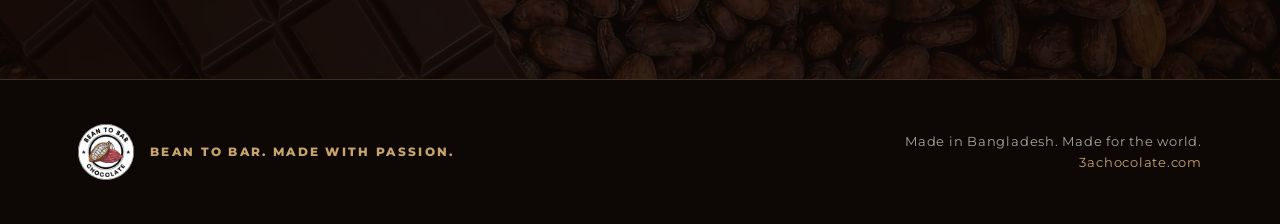
==== commit 2d28b3f4: "Use Our Products wording for the section label and hero button Co-Authored-By: Claude Sonnet 5.5 <no" ====
--- a/docs/index.html
+++ b/docs/index.html
@@ -50,7 +50,7 @@
       <p class="lede reveal" style="--d:.9s">Made in Bangladesh. Made for the world. Chocolate from the cacao bean to the finished bar, by hand, in small batches.</p>
       <div class="cta reveal" style="--d:1.1s">
         <a class="btn" href="https://3achocolate.com/order">Order now</a>
-        <a class="btn btn-ghost" href="#range">Meet the range</a>
+        <a class="btn btn-ghost" href="#range">Our Products</a>
       </div>
     </div>
     <div class="hero-packs" aria-hidden="true">
@@ -106,7 +106,7 @@
 <!-- RANGE -->
 <section class="range" id="range" data-theme="milk">
   <div class="wrap">
-    <p class="eyebrow reveal">THE RANGE</p>
+    <p class="eyebrow reveal">OUR PRODUCTS</p>
     <h2 class="reveal">Every bar has<br>its own colour</h2>
   </div>
   <div class="stage">
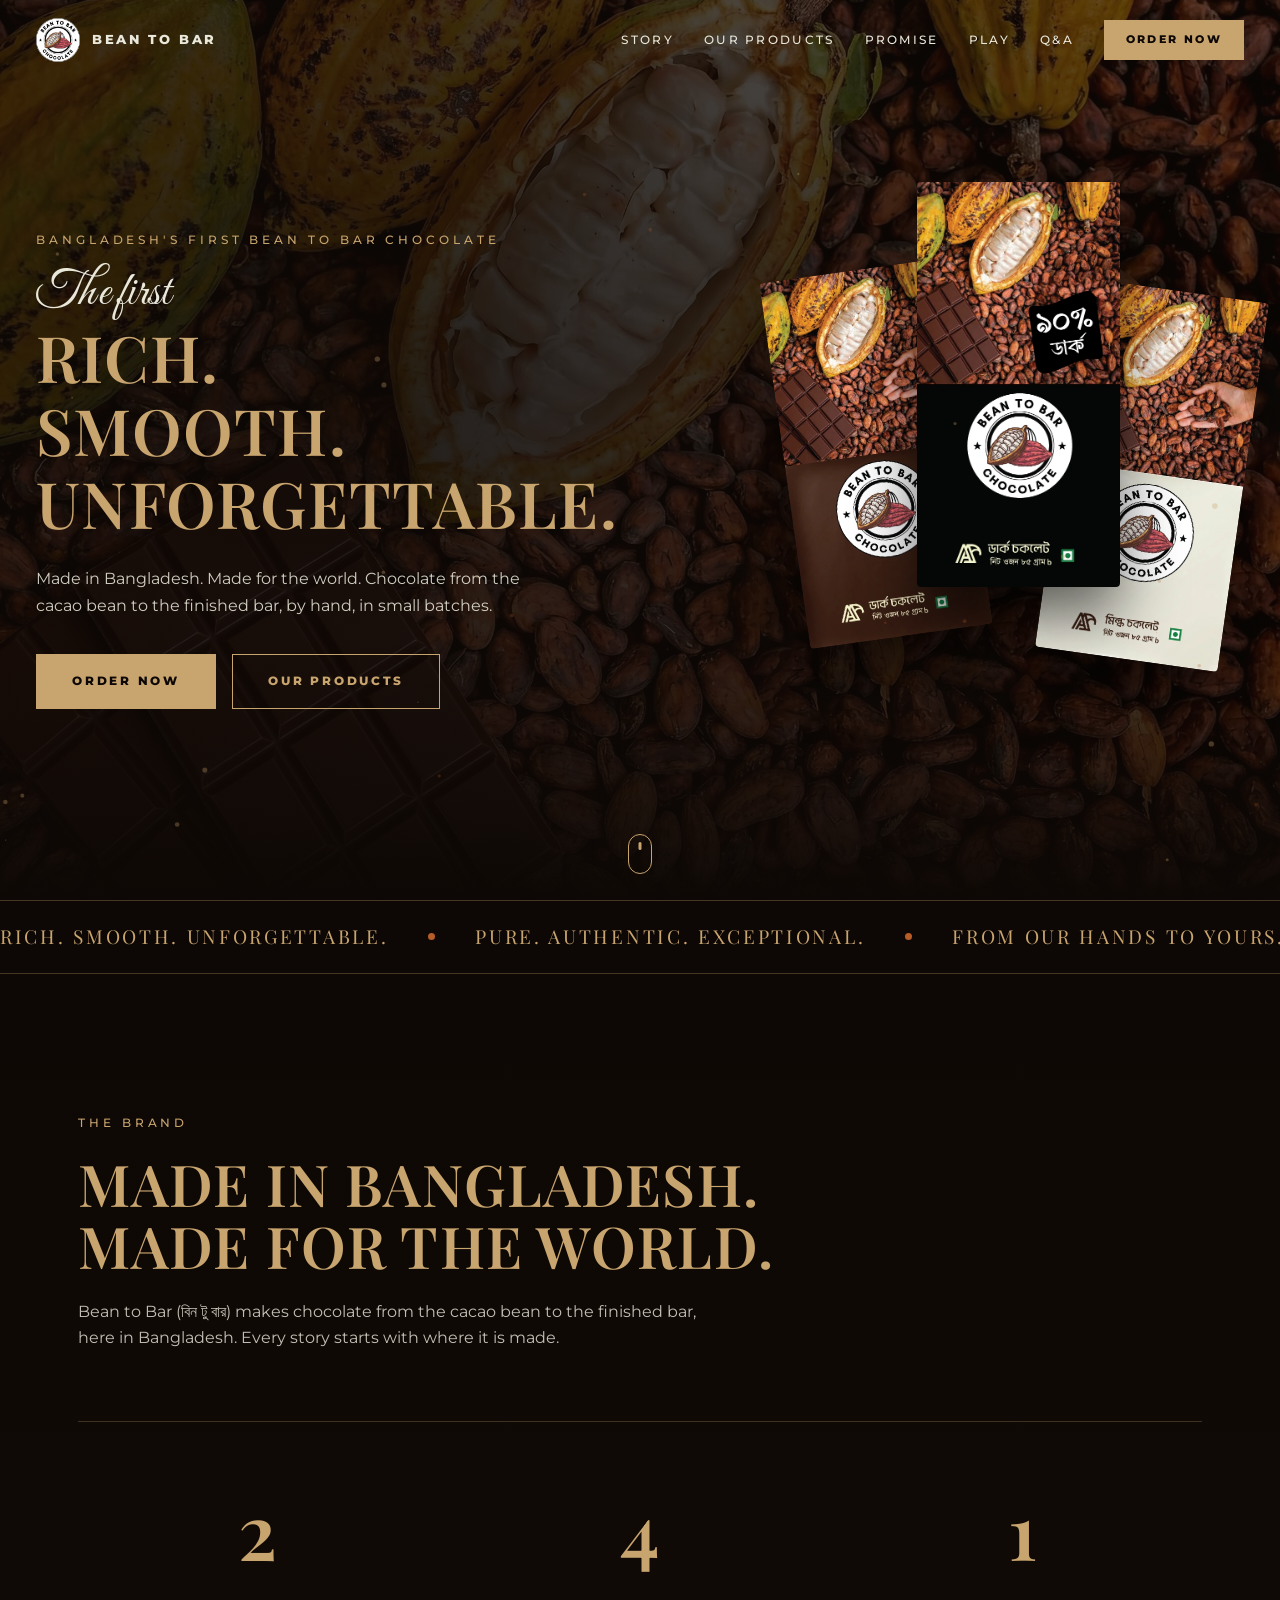
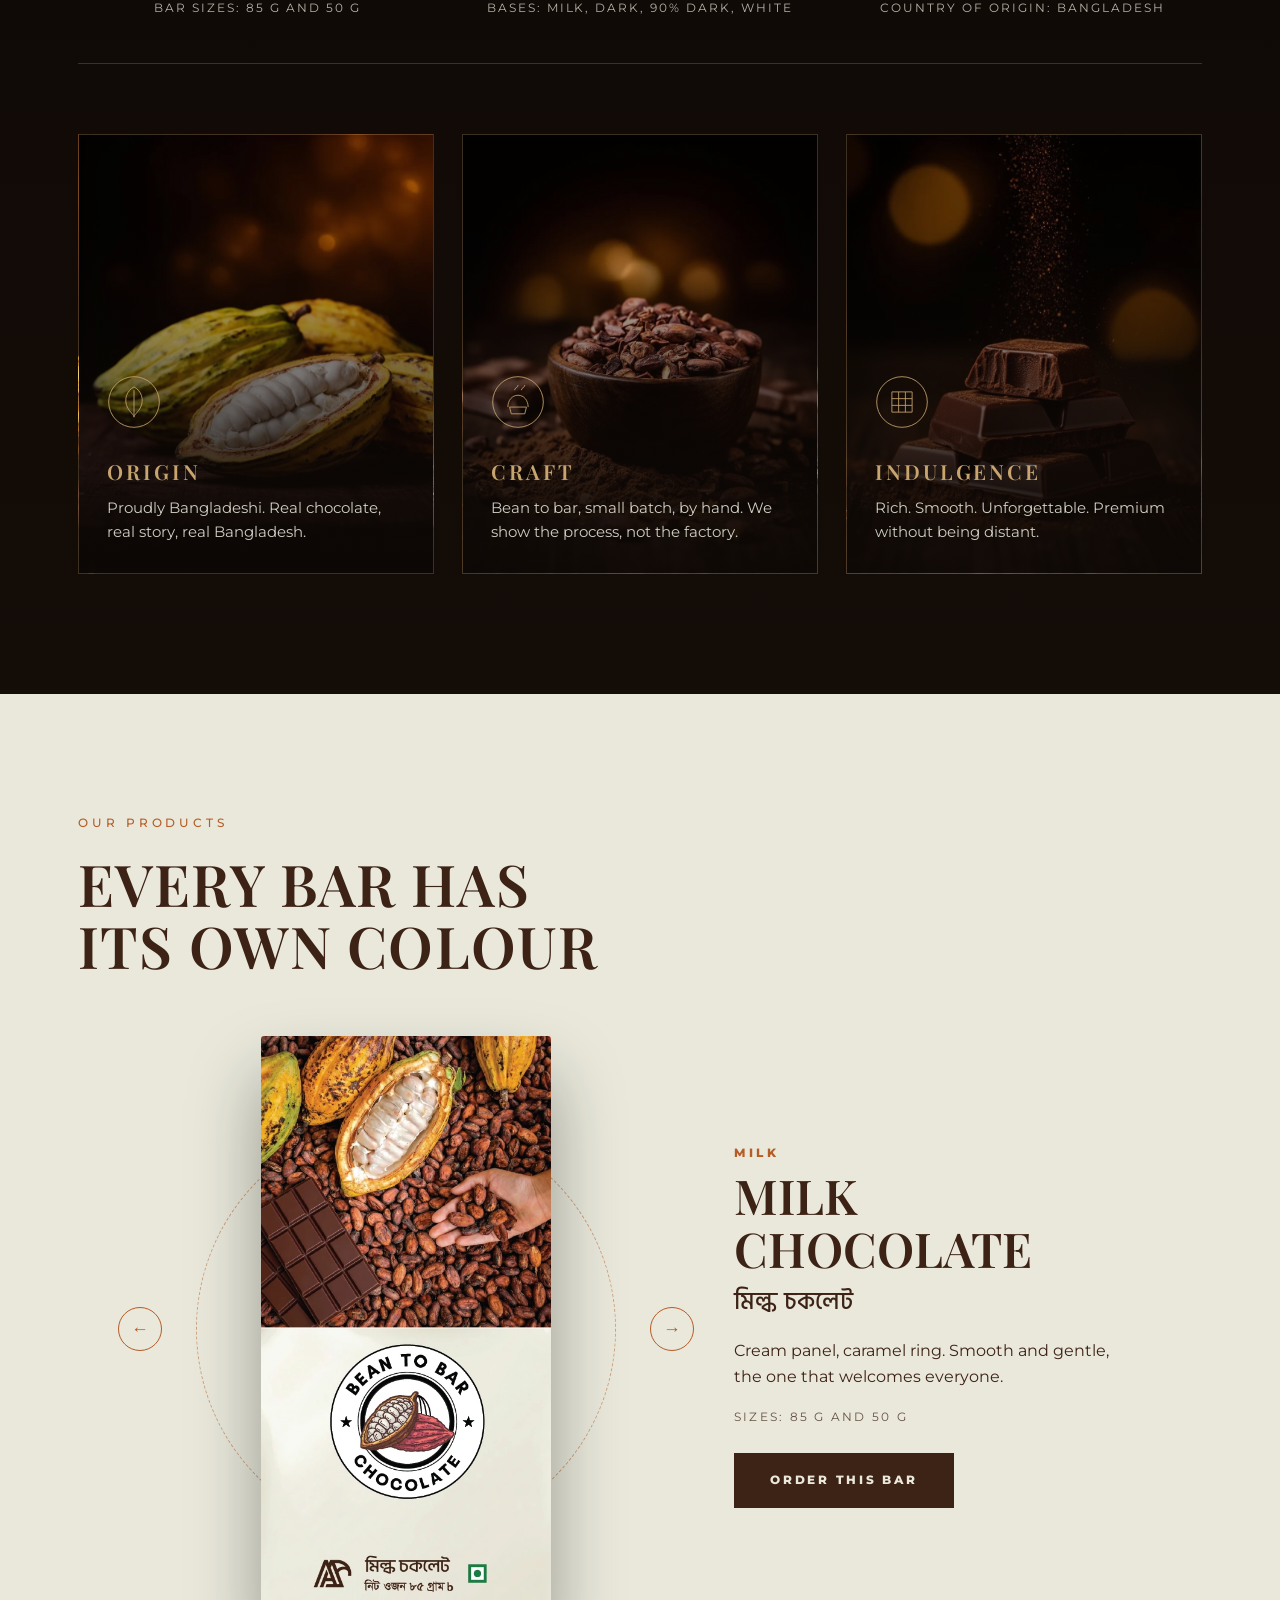
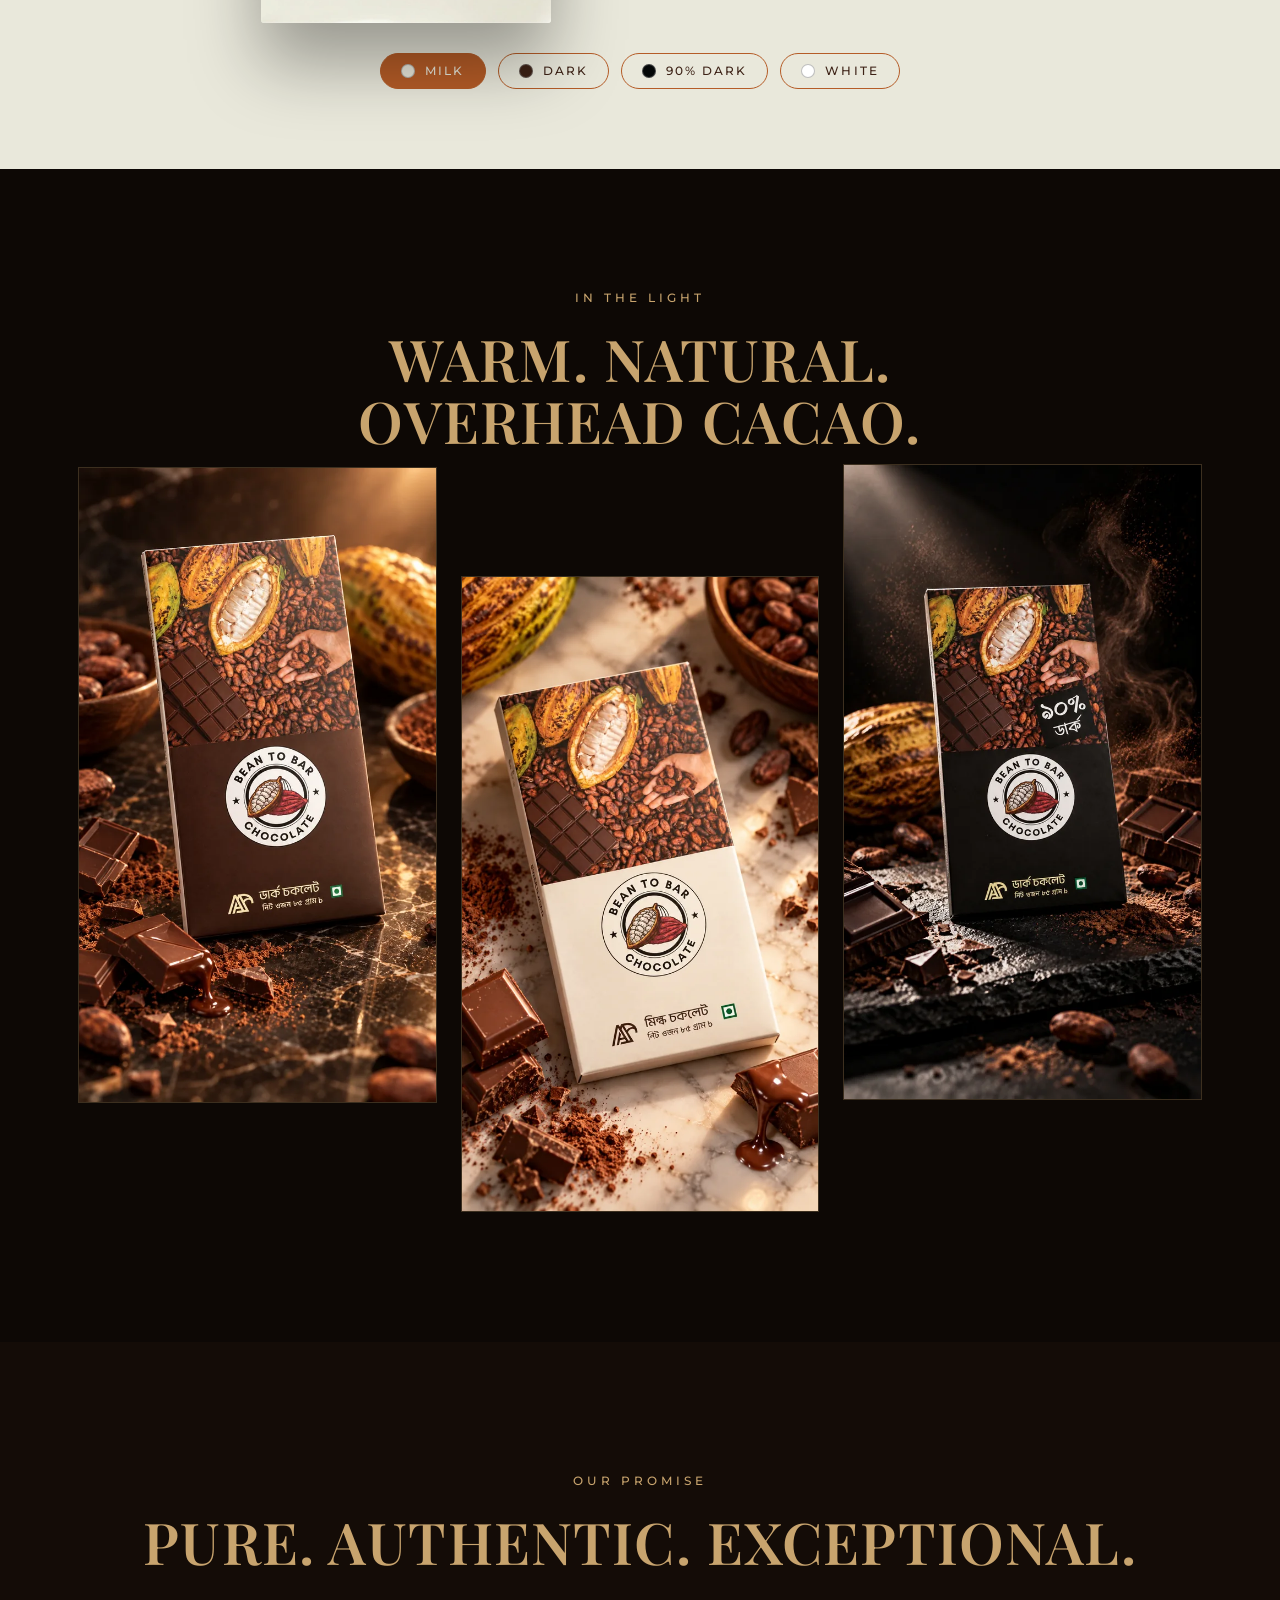
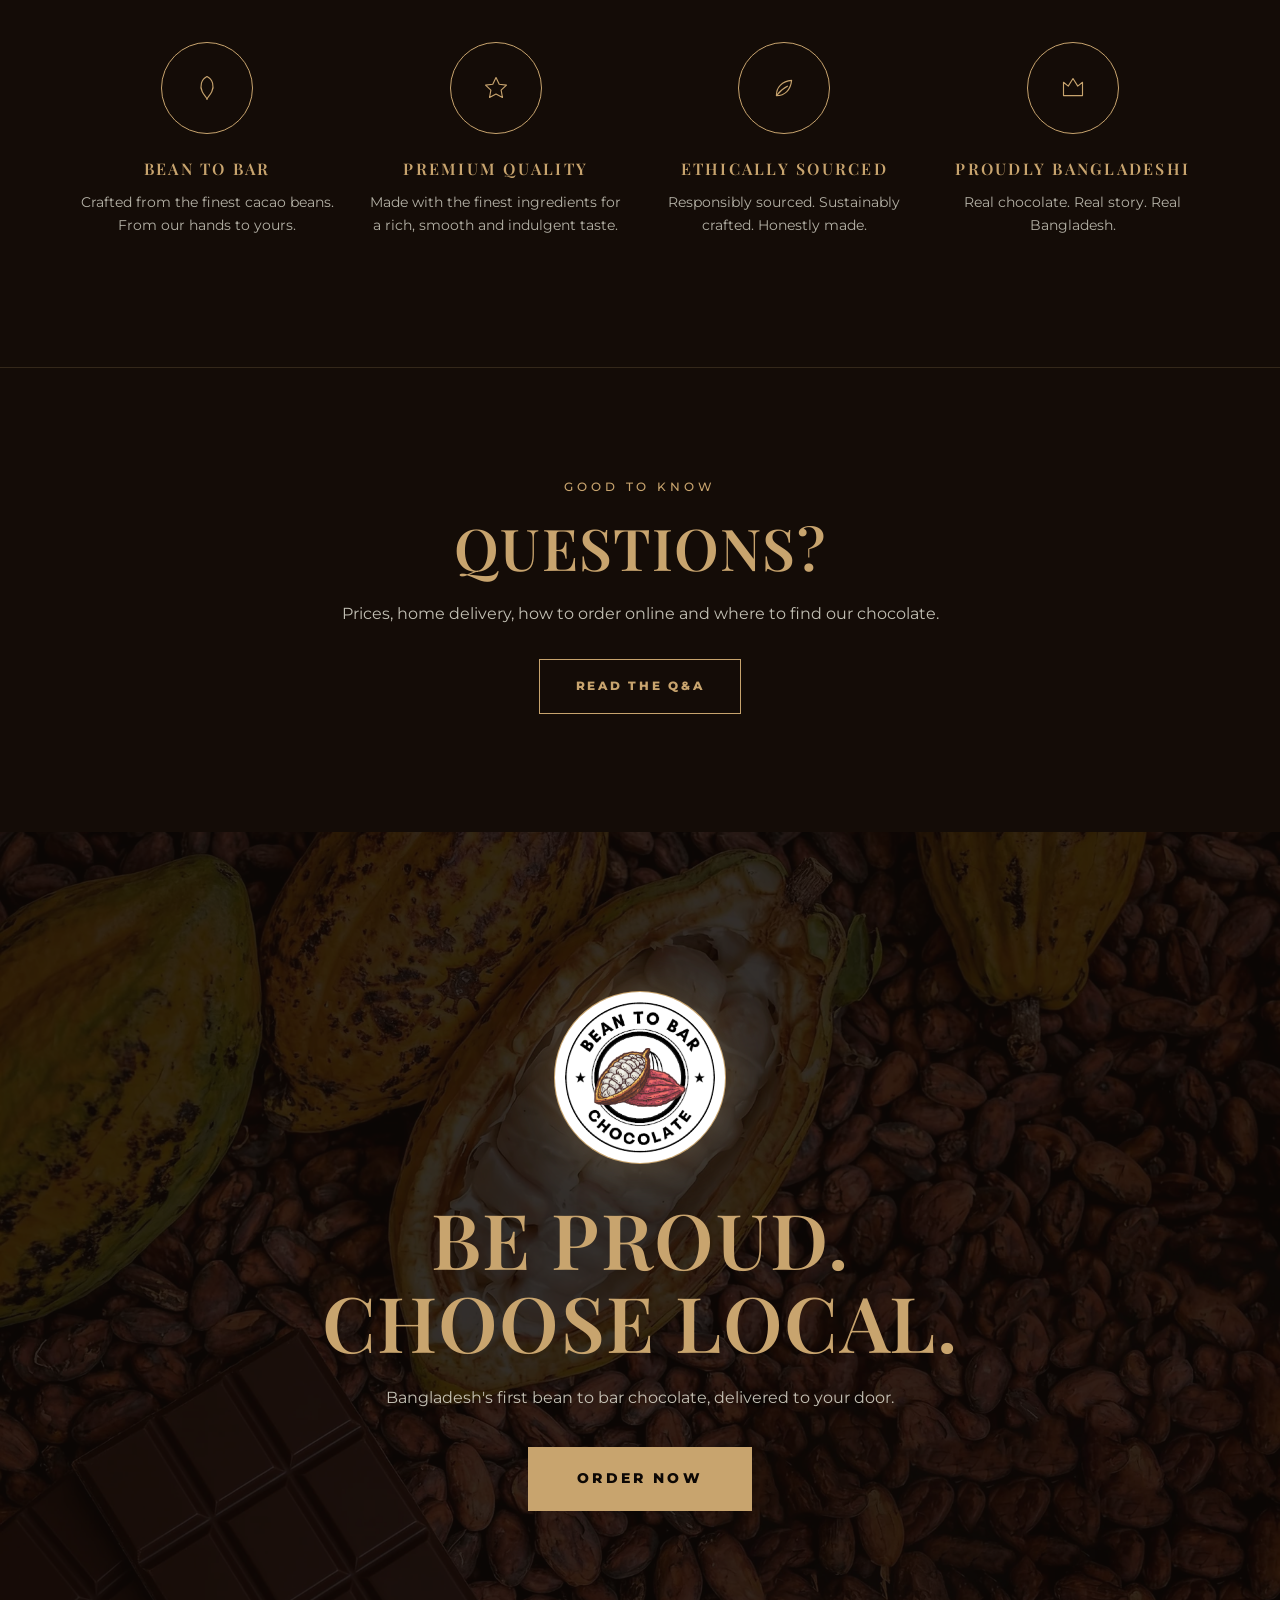
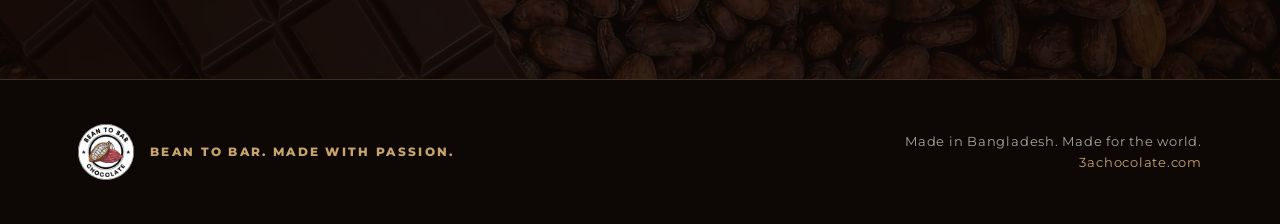
==== commit 1e2ac508: "Add Play menu item that opens Dadu's Notebook game in a pop-up window Co-Authored-By: Claude Sonnet " ====
--- a/docs/index.html
+++ b/docs/index.html
@@ -28,6 +28,7 @@
     <a href="#story">Story</a>
     <a href="#range">Our Products</a>
     <a href="#promise">Promise</a>
+    <a href="https://tanvirhafiz.github.io/B2B-Dadus-notebook-game/" data-game target="_blank" rel="noopener">Play</a>
     <a href="faq.html">Q&amp;A</a>
     <a class="btn btn-sm" href="https://3achocolate.com/order">Order now</a>
   </nav>
--- a/docs/style.css
+++ b/docs/style.css
@@ -242,3 +242,27 @@
 .prow:not(.phead) span:not(:first-child){font-family:'Montserrat',sans-serif;font-weight:600;font-size:1rem;color:var(--cream)}
 .prow span:first-child{color:rgba(233,232,219,.92)}
 @media(max-width:900px){.qa-body{margin-left:4px}}
+
+/* depth for the 90% dark pack on its near-black panel */
+.pack-stage::before{content:"";position:absolute;width:660px;height:780px;max-width:100%;border-radius:50%;background:radial-gradient(closest-side,rgba(165,167,171,.8),rgba(110,112,116,.5) 52%,transparent 100%);opacity:0;transform:scale(.85);transition:opacity .8s var(--ease),transform .8s var(--ease);pointer-events:none;z-index:1}
+.range[data-theme=dark90] .pack-stage::before{opacity:1;transform:none}
+.range[data-theme=dark90] .pack-stage img{box-shadow:0 0 0 1px rgba(255,255,255,.22),0 36px 60px rgba(0,0,0,.8),0 0 80px rgba(170,172,176,.38)}
+.range[data-theme=dark90] .halo{border-color:rgba(200,200,200,.35);opacity:.7}
+
+/* game window */
+.gamewin{position:fixed;inset:0;z-index:200;display:flex;align-items:center;justify-content:center;padding:3vh 3vw;background:rgba(4,7,7,.78);backdrop-filter:blur(6px);opacity:0;transition:opacity .3s}
+.gamewin[hidden]{display:none}
+.gamewin.on{opacity:1}
+.gw-box{width:min(1180px,100%);height:min(820px,100%);display:flex;flex-direction:column;background:var(--night,#0D0805);border:1px solid rgba(200,164,110,.45);border-radius:10px;box-shadow:0 40px 100px rgba(0,0,0,.7);overflow:hidden;transform:translateY(18px) scale(.97);transition:transform .4s var(--ease)}
+.gamewin.on .gw-box{transform:none}
+.gw-bar{display:flex;align-items:center;gap:16px;padding:10px 14px 10px 20px;background:var(--cocoa-deep,#321A11);border-bottom:1px solid rgba(200,164,110,.3)}
+.gw-title{font-family:'Playfair Display',serif;font-weight:700;letter-spacing:.14em;font-size:.85rem;color:var(--gold);margin-right:auto}
+.gw-full{font-size:.66rem;letter-spacing:.18em;text-transform:uppercase;color:var(--cream);opacity:.75}
+.gw-full:hover{opacity:1;color:var(--gold)}
+.gw-x{background:none;border:1px solid rgba(200,164,110,.45);color:var(--cream);width:34px;height:34px;border-radius:50%;font-size:1.4rem;line-height:1;cursor:pointer;transition:background .3s,color .3s}
+.gw-x:hover,.gw-x:focus-visible{background:var(--caramel);color:#fff;outline:none}
+.gw-body{position:relative;flex:1;background:#000}
+.gw-body iframe{position:absolute;inset:0;width:100%;height:100%;border:0}
+.gw-load{position:absolute;inset:0;display:flex;align-items:center;justify-content:center;font-size:.72rem;letter-spacing:.2em;text-transform:uppercase;color:var(--gold)}
+html.gw-open{overflow:hidden}
+@media(max-width:900px){.gamewin{padding:0}.gw-box{border-radius:0;border:0;height:100%}}
